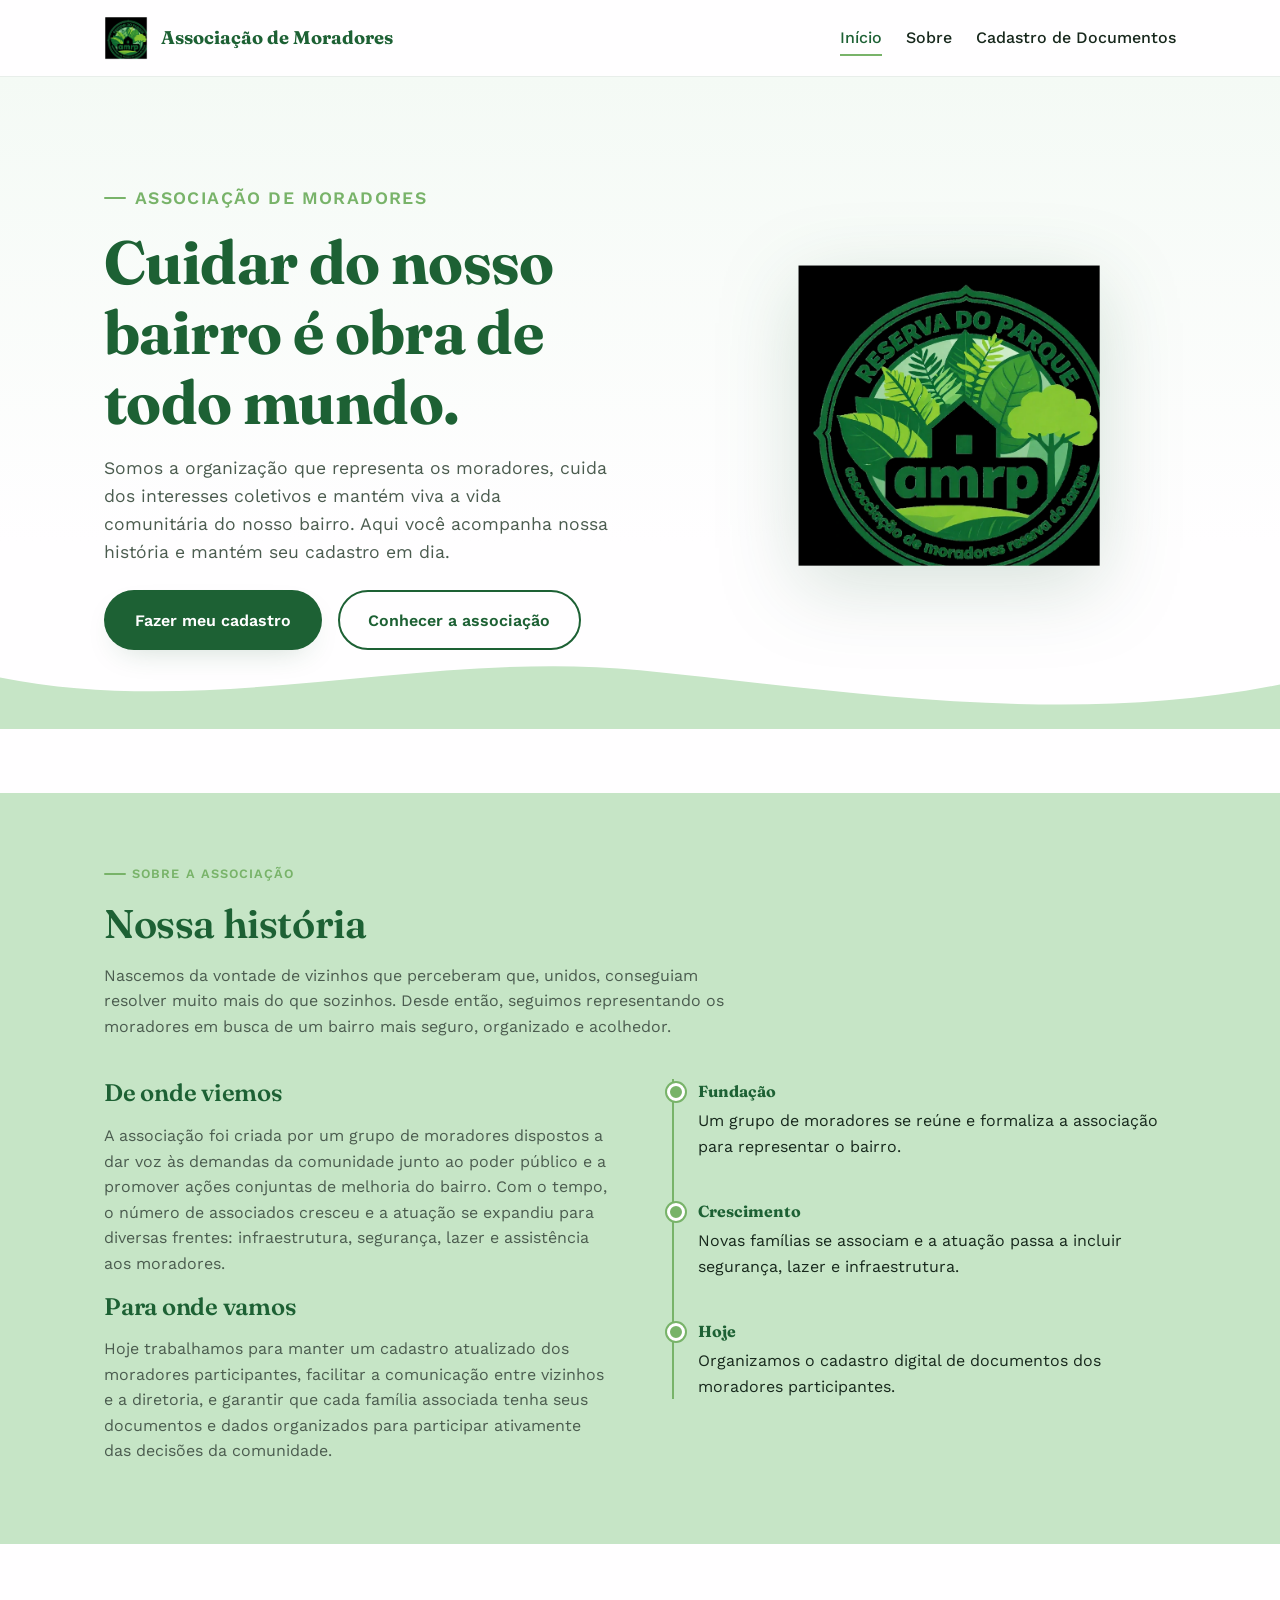
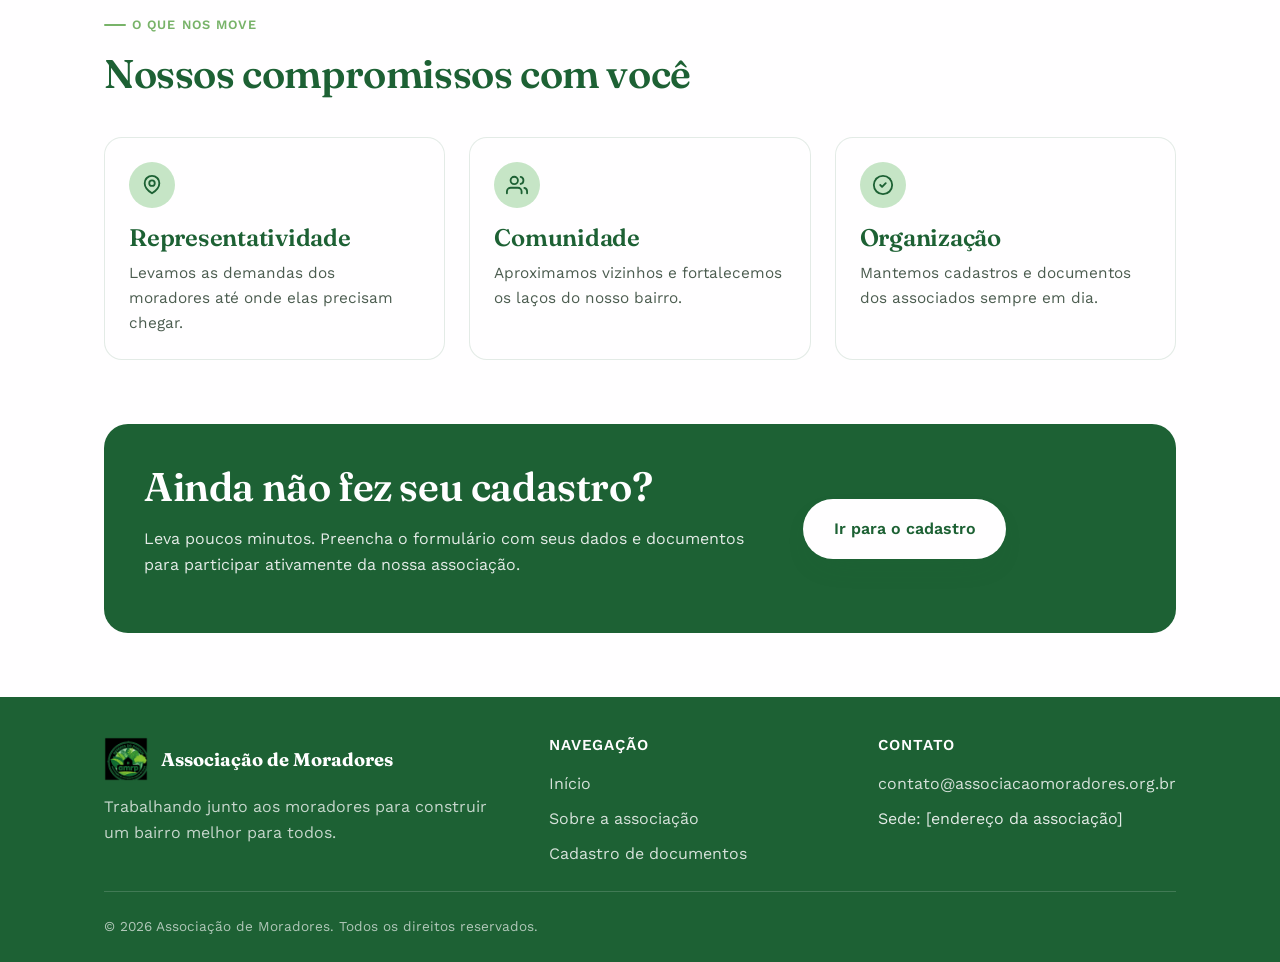
==== index.html @ 96e5c29d "Initial commit" ====
<!DOCTYPE html>
<html lang="pt-BR">
<head>
  <meta charset="UTF-8">
  <meta name="viewport" content="width=device-width, initial-scale=1.0">
  <title>Associação de Moradores — Início</title>
  <meta name="description" content="Site oficial da Associação de Moradores: nossa história, missão e cadastro de documentos dos associados.">

  <link rel="icon" type="image/x-icon" href="assets/img/favicon.ico">
  <link rel="icon" type="image/png" sizes="32x32" href="assets/img/favicon-32.png">
  <link rel="apple-touch-icon" href="assets/img/favicon-180.png">

  <link rel="stylesheet" href="assets/css/style.css">
</head>
<body>

  <header class="cabecalho">
    <div class="container">
      <a href="index.html" class="marca">
        <img src="assets/img/logo-claro.webp" alt="Logotipo da Associação de Moradores">
        Associação de Moradores
      </a>

      <nav class="nav-principal" aria-label="Navegação principal">
        <ul class="nav-links">
          <li><a href="index.html" aria-current="page">Início</a></li>
          <li><a href="index.html#sobre">Sobre</a></li>
          <li><a href="cadastro.html">Cadastro de Documentos</a></li>
        </ul>

        <button class="nav-toggle" aria-label="Abrir menu" aria-expanded="false">
          <span></span>
        </button>
      </nav>
    </div>
  </header>

  <main>

    <!-- HERO -->
    <section class="hero">
      <div class="container">
        <div class="hero-texto">
          <p class="rotulo">Associação de Moradores</p>
          <h1>Cuidar do nosso bairro é obra de todo mundo.</h1>
          <p>
            Somos a organização que representa os moradores, cuida dos interesses
            coletivos e mantém viva a vida comunitária do nosso bairro. Aqui você
            acompanha nossa história e mantém seu cadastro em dia.
          </p>
          <div class="hero-acoes">
            <a href="cadastro.html" class="btn btn-primario">Fazer meu cadastro</a>
            <a href="#sobre" class="btn btn-secundario">Conhecer a associação</a>
          </div>
        </div>

        <div class="hero-visual">
          <img src="assets/img/logo-transparente.webp" alt="Logotipo da Associação de Moradores">
        </div>
      </div>

      <svg class="divisor-organico" viewBox="0 0 1440 90" preserveAspectRatio="none" aria-hidden="true">
        <path fill="#c6e5c6" d="M0,32 C240,80 480,0 720,24 C960,48 1200,88 1440,40 L1440,90 L0,90 Z"></path>
      </svg>
    </section>

    <!-- SOBRE / HISTÓRIA -->
    <section id="sobre" class="secao-tonal">
      <div class="container">
        <div class="cabecalho-secao">
          <p class="rotulo">Sobre a associação</p>
          <h2>Nossa história</h2>
          <p>
            Nascemos da vontade de vizinhos que perceberam que, unidos, conseguiam
            resolver muito mais do que sozinhos. Desde então, seguimos representando
            os moradores em busca de um bairro mais seguro, organizado e acolhedor.
          </p>
        </div>

        <div class="sobre-grid">
          <div>
            <h3>De onde viemos</h3>
            <p>
              A associação foi criada por um grupo de moradores dispostos a dar voz
              às demandas da comunidade junto ao poder público e a promover ações
              conjuntas de melhoria do bairro. Com o tempo, o número de associados
              cresceu e a atuação se expandiu para diversas frentes: infraestrutura,
              segurança, lazer e assistência aos moradores.
            </p>
            <h3>Para onde vamos</h3>
            <p>
              Hoje trabalhamos para manter um cadastro atualizado dos moradores
              participantes, facilitar a comunicação entre vizinhos e a diretoria,
              e garantir que cada família associada tenha seus documentos e dados
              organizados para participar ativamente das decisões da comunidade.
            </p>
          </div>

          <ol class="linha-tempo">
            <li>
              <span class="ano">Fundação</span>
              Um grupo de moradores se reúne e formaliza a associação para representar o bairro.
            </li>
            <li>
              <span class="ano">Crescimento</span>
              Novas famílias se associam e a atuação passa a incluir segurança, lazer e infraestrutura.
            </li>
            <li>
              <span class="ano">Hoje</span>
              Organizamos o cadastro digital de documentos dos moradores participantes.
            </li>
          </ol>
        </div>
      </div>
    </section>

    <!-- VALORES -->
    <section class="secao-clara">
      <div class="container">
        <div class="cabecalho-secao">
          <p class="rotulo">O que nos move</p>
          <h2>Nossos compromissos com você</h2>
        </div>

        <div class="cartoes">
          <div class="cartao">
            <div class="icone" aria-hidden="true">
              <svg width="22" height="22" viewBox="0 0 24 24" fill="none" stroke="currentColor" stroke-width="2" stroke-linecap="round" stroke-linejoin="round"><path d="M12 21c-4.97-3.13-8-6.9-8-11a8 8 0 0 1 16 0c0 4.1-3.03 7.87-8 11Z"/><circle cx="12" cy="10" r="3"/></svg>
            </div>
            <h3>Representatividade</h3>
            <p>Levamos as demandas dos moradores até onde elas precisam chegar.</p>
          </div>

          <div class="cartao">
            <div class="icone" aria-hidden="true">
              <svg width="22" height="22" viewBox="0 0 24 24" fill="none" stroke="currentColor" stroke-width="2" stroke-linecap="round" stroke-linejoin="round"><path d="M17 21v-2a4 4 0 0 0-4-4H5a4 4 0 0 0-4 4v2"/><circle cx="9" cy="7" r="4"/><path d="M23 21v-2a4 4 0 0 0-3-3.87"/><path d="M16 3.13a4 4 0 0 1 0 7.75"/></svg>
            </div>
            <h3>Comunidade</h3>
            <p>Aproximamos vizinhos e fortalecemos os laços do nosso bairro.</p>
          </div>

          <div class="cartao">
            <div class="icone" aria-hidden="true">
              <svg width="22" height="22" viewBox="0 0 24 24" fill="none" stroke="currentColor" stroke-width="2" stroke-linecap="round" stroke-linejoin="round"><path d="M9 12l2 2 4-4"/><circle cx="12" cy="12" r="10"/></svg>
            </div>
            <h3>Organização</h3>
            <p>Mantemos cadastros e documentos dos associados sempre em dia.</p>
          </div>
        </div>
      </div>
    </section>

    <!-- CTA CADASTRO -->
    <section class="secao-clara" style="padding-top:0;">
      <div class="container">
        <div class="cta-cadastro">
          <div>
            <h2>Ainda não fez seu cadastro?</h2>
            <p>
              Leva poucos minutos. Preencha o formulário com seus dados e documentos
              para participar ativamente da nossa associação.
            </p>
          </div>
          <div>
            <a href="cadastro.html" class="btn btn-primario">Ir para o cadastro</a>
          </div>
        </div>
      </div>
    </section>

  </main>

  <footer class="rodape">
    <div class="container">
      <div class="rodape-grid">
        <div>
          <a href="index.html" class="marca">
            <img src="assets/img/logo-escuro-sm.webp" alt="Logotipo da Associação de Moradores">
            Associação de Moradores
          </a>
          <p style="color: rgba(255,254,255,0.75); max-width: 40ch; margin-top: 0.8em;">
            Trabalhando junto aos moradores para construir um bairro melhor para todos.
          </p>
        </div>

        <div>
          <h4>Navegação</h4>
          <ul>
            <li><a href="index.html">Início</a></li>
            <li><a href="index.html#sobre">Sobre a associação</a></li>
            <li><a href="cadastro.html">Cadastro de documentos</a></li>
          </ul>
        </div>

        <div>
          <h4>Contato</h4>
          <ul>
            <li><a href="mailto:contato@associacaomoradores.org.br">contato@associacaomoradores.org.br</a></li>
            <li>Sede: [endereço da associação]</li>
          </ul>
        </div>
      </div>

      <div class="rodape-baixo">
        <span>© <span id="ano-atual"></span> Associação de Moradores. Todos os direitos reservados.</span>
      </div>
    </div>
  </footer>

  <script src="assets/js/main.js"></script>
  <script>
    document.getElementById('ano-atual').textContent = new Date().getFullYear();
  </script>
</body>
</html>
---- assets/css/style.css ----
/* =========================================================
   Associação de Moradores — Design System
   Paleta: verde-mata (#1d6134), verde-folha (#78b369),
           verde-musgo (#728e79), verde-orvalho (#c6e5c6),
           branco-neve (#fffeff)
   Tipografia: Fraunces (títulos) + Work Sans (corpo)
   ========================================================= */

@import url('https://fonts.googleapis.com/css2?family=Fraunces:opsz,wght@9..144,400;9..144,500;9..144,600;9..144,700&family=Work+Sans:wght@400;500;600;700&display=swap');

:root {
  --verde-mata: #1d6134;
  --verde-folha: #78b369;
  --verde-musgo: #728e79;
  --verde-orvalho: #c6e5c6;
  --branco-neve: #fffeff;

  --texto-principal: #17281c;
  --texto-secundario: #4b5c4f;

  --fonte-titulo: "Fraunces", Georgia, serif;
  --fonte-corpo: "Work Sans", -apple-system, BlinkMacSystemFont, "Segoe UI", sans-serif;

  --raio: 18px;
  --raio-sm: 10px;
  --sombra: 0 12px 32px -16px rgba(29, 97, 52, 0.28);
  --largura-max: 1120px;

  --espaco-1: 0.5rem;
  --espaco-2: 1rem;
  --espaco-3: 1.5rem;
  --espaco-4: 2.5rem;
  --espaco-5: 4rem;
  --espaco-6: 6.5rem;
}

* {
  box-sizing: border-box;
}

html {
  scroll-behavior: smooth;
}

@media (prefers-reduced-motion: reduce) {
  html {
    scroll-behavior: auto;
  }
  * {
    animation-duration: 0.01ms !important;
    animation-iteration-count: 1 !important;
    transition-duration: 0.01ms !important;
  }
}

body {
  margin: 0;
  font-family: var(--fonte-corpo);
  color: var(--texto-principal);
  background: var(--branco-neve);
  line-height: 1.6;
  -webkit-font-smoothing: antialiased;
}

img {
  max-width: 100%;
  display: block;
}

a {
  color: inherit;
}

.container {
  width: 100%;
  max-width: var(--largura-max);
  margin: 0 auto;
  padding: 0 var(--espaco-3);
}

h1, h2, h3, h4 {
  font-family: var(--fonte-titulo);
  font-weight: 600;
  line-height: 1.15;
  margin: 0 0 var(--espaco-2);
  color: var(--verde-mata);
  letter-spacing: -0.01em;
}

h1 { font-size: clamp(2.4rem, 5vw, 3.8rem); font-weight: 700; }
h2 { font-size: clamp(1.8rem, 3.4vw, 2.5rem); }
h3 { font-size: clamp(1.2rem, 2vw, 1.5rem); }

p {
  margin: 0 0 var(--espaco-2);
  color: var(--texto-secundario);
}

.rotulo {
  display: inline-flex;
  align-items: center;
  gap: 0.5em;
  font-size: 0.8rem;
  font-weight: 600;
  letter-spacing: 0.08em;
  text-transform: uppercase;
  color: var(--verde-folha);
  margin-bottom: var(--espaco-2);
}

.rotulo::before {
  content: "";
  width: 22px;
  height: 2px;
  background: var(--verde-folha);
  border-radius: 2px;
}

/* Foco visível para acessibilidade */
a:focus-visible,
button:focus-visible,
input:focus-visible,
textarea:focus-visible,
select:focus-visible {
  outline: 3px solid var(--verde-folha);
  outline-offset: 3px;
  border-radius: 4px;
}

/* ---------- Botões ---------- */
.btn {
  display: inline-flex;
  align-items: center;
  justify-content: center;
  gap: 0.6em;
  padding: 0.95em 1.8em;
  border-radius: 999px;
  font-family: var(--fonte-corpo);
  font-weight: 600;
  font-size: 1rem;
  text-decoration: none;
  border: 2px solid transparent;
  cursor: pointer;
  transition: transform 0.18s ease, box-shadow 0.18s ease, background 0.18s ease, color 0.18s ease;
}

.btn-primario {
  background: var(--verde-mata);
  color: var(--branco-neve);
  box-shadow: var(--sombra);
}

.btn-primario:hover {
  background: #164d29;
  transform: translateY(-2px);
}

.btn-secundario {
  background: transparent;
  color: var(--verde-mata);
  border-color: var(--verde-mata);
}

.btn-secundario:hover {
  background: var(--verde-mata);
  color: var(--branco-neve);
}

/* ---------- Cabeçalho ---------- */
.cabecalho {
  position: sticky;
  top: 0;
  z-index: 50;
  background: rgba(255, 254, 255, 0.92);
  backdrop-filter: blur(8px);
  border-bottom: 1px solid rgba(29, 97, 52, 0.1);
}

.cabecalho .container {
  display: flex;
  align-items: center;
  justify-content: space-between;
  padding-top: var(--espaco-2);
  padding-bottom: var(--espaco-2);
}

.marca {
  display: flex;
  align-items: center;
  gap: 0.7em;
  text-decoration: none;
  font-family: var(--fonte-titulo);
  font-weight: 700;
  font-size: 1.15rem;
  color: var(--verde-mata);
}

.marca img {
  height: 44px;
  width: auto;
}

.nav-principal {
  display: flex;
  align-items: center;
  gap: var(--espaco-4);
}

.nav-links {
  display: flex;
  gap: var(--espaco-3);
  list-style: none;
  margin: 0;
  padding: 0;
}

.nav-links a {
  text-decoration: none;
  font-weight: 500;
  color: var(--texto-principal);
  padding: 0.4em 0;
  border-bottom: 2px solid transparent;
  transition: border-color 0.18s ease, color 0.18s ease;
}

.nav-links a:hover,
.nav-links a[aria-current="page"] {
  color: var(--verde-mata);
  border-color: var(--verde-folha);
}

.nav-toggle {
  display: none;
  background: none;
  border: none;
  cursor: pointer;
  padding: 0.4em;
}

.nav-toggle span,
.nav-toggle span::before,
.nav-toggle span::after {
  content: "";
  display: block;
  width: 24px;
  height: 2px;
  background: var(--verde-mata);
  position: relative;
  transition: transform 0.2s ease;
}

.nav-toggle span::before { position: absolute; top: -7px; }
.nav-toggle span::after { position: absolute; top: 7px; }

/* ---------- Hero ---------- */
.hero {
  position: relative;
  overflow: hidden;
  padding: var(--espaco-6) 0 var(--espaco-5);
  background: linear-gradient(180deg, #f4faf5 0%, var(--branco-neve) 65%);
}

.hero .container {
  display: grid;
  grid-template-columns: 1.1fr 0.9fr;
  gap: var(--espaco-5);
  align-items: center;
}

.hero-texto p {
  font-size: 1.1rem;
  max-width: 46ch;
}

.hero-acoes {
  display: flex;
  gap: var(--espaco-2);
  flex-wrap: wrap;
  margin-top: var(--espaco-3);
}

.hero-visual {
  position: relative;
  display: flex;
  align-items: center;
  justify-content: center;
}

.hero-forma {
  position: absolute;
  inset: 0;
  z-index: 0;
}

.hero-visual img {
  position: relative;
  z-index: 1;
  width: min(320px, 70%);
  margin: 0 auto;
  filter: drop-shadow(0 20px 40px rgba(29, 97, 52, 0.18));
}

.divisor-organico {
  display: block;
  width: 100%;
  height: auto;
  margin-top: -1px;
}

/* ---------- Seções gerais ---------- */
section {
  padding: var(--espaco-5) 0;
}

.secao-clara {
  background: var(--branco-neve);
}

.secao-tonal {
  background: var(--verde-orvalho);
}

.secao-escura {
  background: var(--verde-mata);
  color: var(--branco-neve);
}

.secao-escura h2,
.secao-escura h3 {
  color: var(--branco-neve);
}

.secao-escura p {
  color: rgba(255, 254, 255, 0.82);
}

.cabecalho-secao {
  max-width: 62ch;
  margin: 0 0 var(--espaco-4);
}

/* ---------- Sobre / História ---------- */
.sobre-grid {
  display: grid;
  grid-template-columns: 1fr 1fr;
  gap: var(--espaco-5);
  align-items: start;
}

.linha-tempo {
  list-style: none;
  margin: 0;
  padding: 0;
  border-left: 2px solid var(--verde-folha);
}

.linha-tempo li {
  position: relative;
  padding: 0 0 var(--espaco-4) var(--espaco-3);
}

.linha-tempo li:last-child {
  padding-bottom: 0;
}

.linha-tempo li::before {
  content: "";
  position: absolute;
  left: -7px;
  top: 4px;
  width: 12px;
  height: 12px;
  border-radius: 50%;
  background: var(--verde-folha);
  border: 3px solid var(--branco-neve);
  box-shadow: 0 0 0 2px var(--verde-folha);
}

.linha-tempo .ano {
  display: block;
  font-family: var(--fonte-titulo);
  font-weight: 700;
  color: var(--verde-mata);
  margin-bottom: 0.2em;
}

/* Cartões de valores */
.cartoes {
  display: grid;
  grid-template-columns: repeat(3, 1fr);
  gap: var(--espaco-3);
}

.cartao {
  background: var(--branco-neve);
  border: 1px solid rgba(29, 97, 52, 0.12);
  border-radius: var(--raio);
  padding: var(--espaco-3);
  transition: transform 0.2s ease, box-shadow 0.2s ease;
}

.cartao:hover {
  transform: translateY(-4px);
  box-shadow: var(--sombra);
}

.cartao .icone {
  width: 46px;
  height: 46px;
  border-radius: 50%;
  background: var(--verde-orvalho);
  display: flex;
  align-items: center;
  justify-content: center;
  margin-bottom: var(--espaco-2);
  color: var(--verde-mata);
}

.cartao h3 {
  margin-bottom: 0.4em;
}

.cartao p {
  margin: 0;
  font-size: 0.96rem;
}

/* ---------- CTA cadastro ---------- */
.cta-cadastro {
  display: grid;
  grid-template-columns: 1.3fr 0.7fr;
  gap: var(--espaco-4);
  align-items: center;
  background: var(--verde-mata);
  color: var(--branco-neve);
  border-radius: 24px;
  padding: var(--espaco-4);
}

.cta-cadastro h2,
.cta-cadastro p {
  color: var(--branco-neve);
}

.cta-cadastro p {
  opacity: 0.88;
}

.cta-cadastro .btn-primario {
  background: var(--branco-neve);
  color: var(--verde-mata);
}

.cta-cadastro .btn-primario:hover {
  background: var(--verde-orvalho);
}

/* ---------- Página de Cadastro de Documentos ---------- */
.aviso-privacidade {
  display: flex;
  gap: var(--espaco-2);
  align-items: flex-start;
  background: var(--verde-orvalho);
  border-radius: var(--raio);
  padding: var(--espaco-3);
  margin-bottom: var(--espaco-4);
}

.aviso-privacidade svg {
  flex-shrink: 0;
  width: 28px;
  height: 28px;
  color: var(--verde-mata);
  margin-top: 2px;
}

.aviso-privacidade p {
  margin: 0;
  color: var(--texto-principal);
  font-size: 0.96rem;
}

.aviso-privacidade strong {
  color: var(--verde-mata);
}

.lista-documentos {
  display: grid;
  grid-template-columns: repeat(3, 1fr);
  gap: var(--espaco-2);
  margin: var(--espaco-3) 0 var(--espaco-4);
  padding: 0;
  list-style: none;
}

.lista-documentos li {
  display: flex;
  align-items: center;
  gap: 0.6em;
  background: var(--branco-neve);
  border: 1px solid rgba(29, 97, 52, 0.15);
  border-radius: var(--raio-sm);
  padding: 0.8em 1em;
  font-size: 0.95rem;
  font-weight: 500;
  color: var(--texto-principal);
}

.lista-documentos svg {
  width: 20px;
  height: 20px;
  color: var(--verde-folha);
  flex-shrink: 0;
}

.moldura-formulario {
  background: var(--branco-neve);
  border: 1px solid rgba(29, 97, 52, 0.14);
  border-radius: var(--raio);
  padding: var(--espaco-2);
  box-shadow: var(--sombra);
}

.moldura-formulario iframe {
  width: 100%;
  min-height: 900px;
  border: none;
  border-radius: var(--raio-sm);
  display: block;
}

.aviso-configuracao {
  background: #fff6e6;
  border: 1px dashed #c99a2e;
  border-radius: var(--raio-sm);
  padding: var(--espaco-3);
  margin-bottom: var(--espaco-3);
  font-size: 0.92rem;
  color: #6b4c0f;
}

.aviso-configuracao code {
  background: rgba(0,0,0,0.06);
  padding: 0.15em 0.4em;
  border-radius: 4px;
  font-size: 0.9em;
}

/* ---------- Rodapé ---------- */
.rodape {
  background: var(--verde-mata);
  color: rgba(255, 254, 255, 0.88);
  padding: var(--espaco-4) 0 var(--espaco-3);
}

.rodape-grid {
  display: grid;
  grid-template-columns: 1.4fr 1fr 1fr;
  gap: var(--espaco-4);
  padding-bottom: var(--espaco-3);
  border-bottom: 1px solid rgba(255, 254, 255, 0.16);
}

.rodape .marca {
  color: var(--branco-neve);
}

.rodape h4 {
  color: var(--branco-neve);
  font-family: var(--fonte-corpo);
  font-weight: 600;
  font-size: 0.95rem;
  text-transform: uppercase;
  letter-spacing: 0.06em;
  margin-bottom: var(--espaco-2);
}

.rodape ul {
  list-style: none;
  margin: 0;
  padding: 0;
  display: grid;
  gap: 0.6em;
}

.rodape a {
  text-decoration: none;
  color: rgba(255, 254, 255, 0.82);
  transition: color 0.18s ease;
}

.rodape a:hover {
  color: var(--verde-orvalho);
}

.rodape-baixo {
  display: flex;
  justify-content: space-between;
  align-items: center;
  flex-wrap: wrap;
  gap: var(--espaco-1);
  padding-top: var(--espaco-3);
  font-size: 0.85rem;
  color: rgba(255, 254, 255, 0.65);
}

/* ---------- Responsivo ---------- */
@media (max-width: 900px) {
  .hero .container {
    grid-template-columns: 1fr;
  }

  .hero-visual {
    order: -1;
  }

  .sobre-grid {
    grid-template-columns: 1fr;
  }

  .cartoes {
    grid-template-columns: 1fr 1fr;
  }

  .lista-documentos {
    grid-template-columns: 1fr 1fr;
  }

  .cta-cadastro {
    grid-template-columns: 1fr;
    text-align: left;
  }

  .rodape-grid {
    grid-template-columns: 1fr 1fr;
  }
}

@media (max-width: 640px) {
  .nav-links {
    position: fixed;
    inset: 68px var(--espaco-3) auto var(--espaco-3);
    background: var(--branco-neve);
    flex-direction: column;
    padding: var(--espaco-3);
    border-radius: var(--raio);
    box-shadow: var(--sombra);
    border: 1px solid rgba(29, 97, 52, 0.1);
    display: none;
  }

  .nav-links.aberto {
    display: flex;
  }

  .nav-toggle {
    display: block;
  }

  .cartoes {
    grid-template-columns: 1fr;
  }

  .lista-documentos {
    grid-template-columns: 1fr;
  }

  .rodape-grid {
    grid-template-columns: 1fr;
  }
}
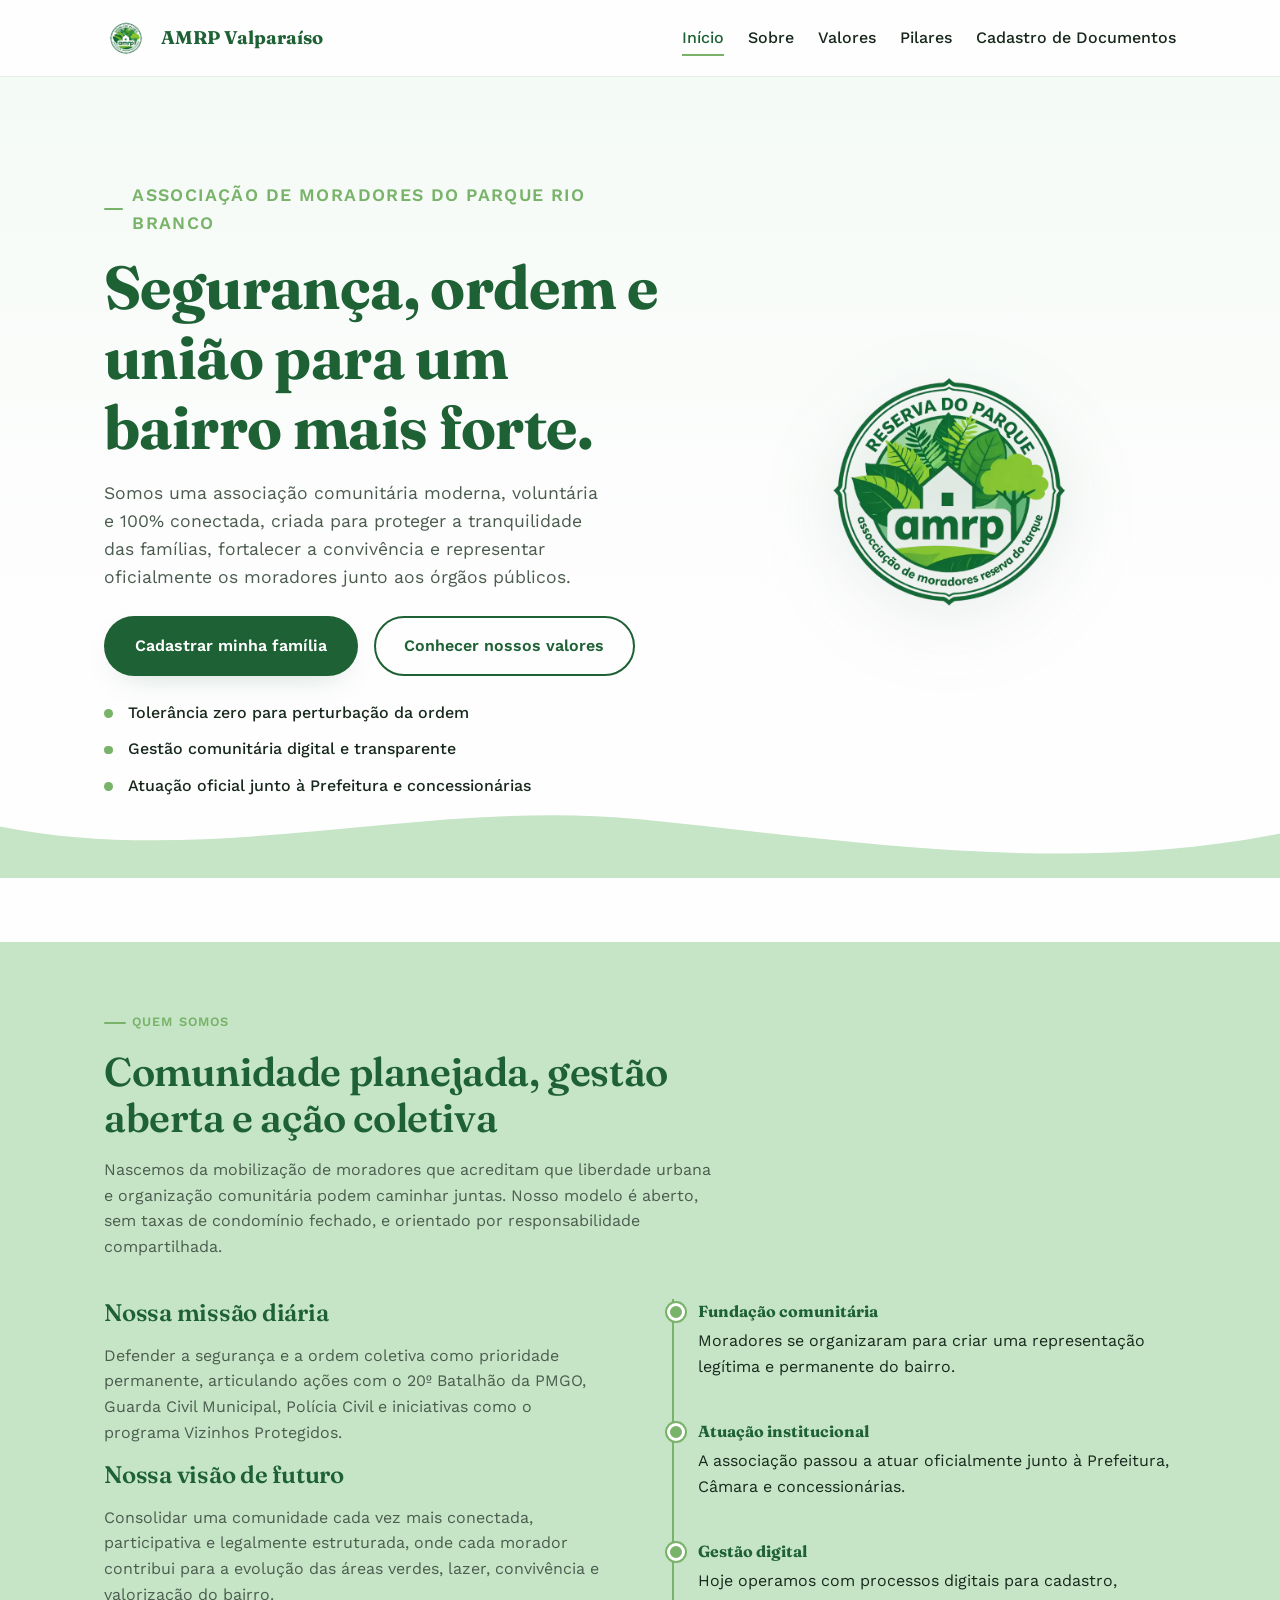
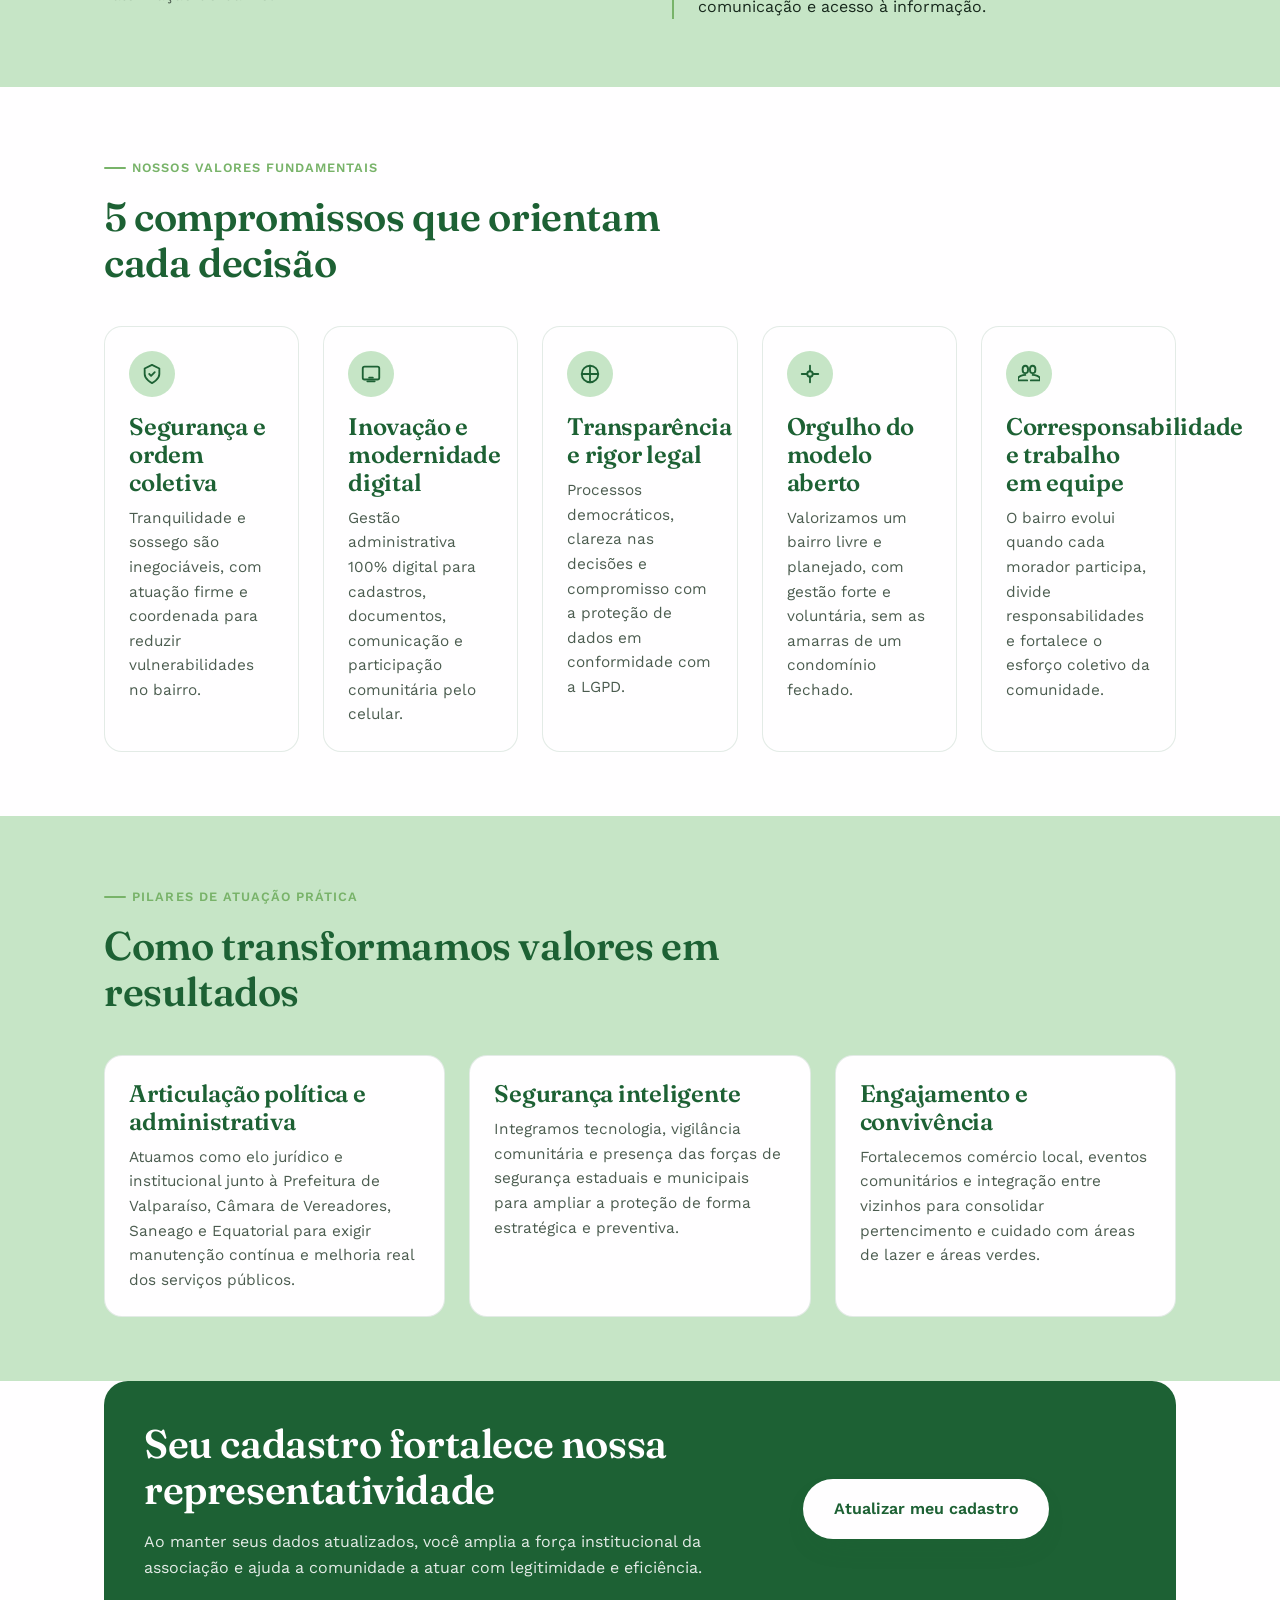
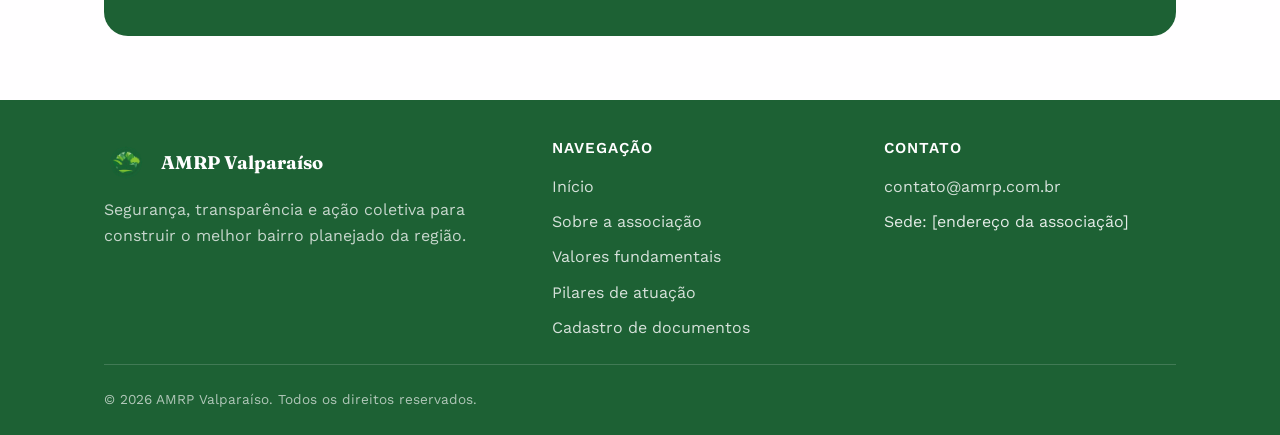
==== commit c278f864: "Update index.html and style.css for enhanced branding and layout - Changed the title and meta descri" ====
--- a/index.html
+++ b/index.html
@@ -3,8 +3,8 @@
 <head>
   <meta charset="UTF-8">
   <meta name="viewport" content="width=device-width, initial-scale=1.0">
-  <title>Associação de Moradores — Início</title>
-  <meta name="description" content="Site oficial da Associação de Moradores: nossa história, missão e cadastro de documentos dos associados.">
+  <title>AMRP Valparaíso — Associação de Moradores</title>
+  <meta name="description" content="Site oficial da Associação de Moradores: segurança coletiva, gestão digital, transparência, engajamento e atuação comunitária em Valparaíso.">
 
   <link rel="icon" type="image/x-icon" href="assets/img/favicon.ico">
   <link rel="icon" type="image/png" sizes="32x32" href="assets/img/favicon-32.png">
@@ -17,14 +17,16 @@
   <header class="cabecalho">
     <div class="container">
       <a href="index.html" class="marca">
-        <img src="assets/img/logo-claro.webp" alt="Logotipo da Associação de Moradores">
-        Associação de Moradores
+        <img src="assets/img/logo-claro.webp" alt="Logotipo da AMRP Valparaíso">
+        AMRP Valparaíso
       </a>
 
       <nav class="nav-principal" aria-label="Navegação principal">
         <ul class="nav-links">
           <li><a href="index.html" aria-current="page">Início</a></li>
           <li><a href="index.html#sobre">Sobre</a></li>
+          <li><a href="index.html#valores">Valores</a></li>
+          <li><a href="index.html#pilares">Pilares</a></li>
           <li><a href="cadastro.html">Cadastro de Documentos</a></li>
         </ul>
 
@@ -41,21 +43,26 @@
     <section class="hero">
       <div class="container">
         <div class="hero-texto">
-          <p class="rotulo">Associação de Moradores</p>
-          <h1>Cuidar do nosso bairro é obra de todo mundo.</h1>
+          <p class="rotulo">Associação de Moradores do Parque Rio Branco</p>
+          <h1>Segurança, ordem e união para um bairro mais forte.</h1>
           <p>
-            Somos a organização que representa os moradores, cuida dos interesses
-            coletivos e mantém viva a vida comunitária do nosso bairro. Aqui você
-            acompanha nossa história e mantém seu cadastro em dia.
+            Somos uma associação comunitária moderna, voluntária e 100% conectada,
+            criada para proteger a tranquilidade das famílias, fortalecer a convivência
+            e representar oficialmente os moradores junto aos órgãos públicos.
           </p>
           <div class="hero-acoes">
-            <a href="cadastro.html" class="btn btn-primario">Fazer meu cadastro</a>
-            <a href="#sobre" class="btn btn-secundario">Conhecer a associação</a>
-          </div>
+            <a href="cadastro.html" class="btn btn-primario">Cadastrar minha família</a>
+            <a href="#valores" class="btn btn-secundario">Conhecer nossos valores</a>
+          </div>
+          <ul class="hero-destaques" aria-label="Destaques da associação">
+            <li>Tolerância zero para perturbação da ordem</li>
+            <li>Gestão comunitária digital e transparente</li>
+            <li>Atuação oficial junto à Prefeitura e concessionárias</li>
+          </ul>
         </div>
 
         <div class="hero-visual">
-          <img src="assets/img/logo-transparente.webp" alt="Logotipo da Associação de Moradores">
+          <img src="assets/img/logo-transparente.webp" alt="Logotipo da AMRP Valparaíso">
         </div>
       </div>
 
@@ -68,46 +75,43 @@
     <section id="sobre" class="secao-tonal">
       <div class="container">
         <div class="cabecalho-secao">
-          <p class="rotulo">Sobre a associação</p>
-          <h2>Nossa história</h2>
+          <p class="rotulo">Quem somos</p>
+          <h2>Comunidade planejada, gestão aberta e ação coletiva</h2>
           <p>
-            Nascemos da vontade de vizinhos que perceberam que, unidos, conseguiam
-            resolver muito mais do que sozinhos. Desde então, seguimos representando
-            os moradores em busca de um bairro mais seguro, organizado e acolhedor.
+            Nascemos da mobilização de moradores que acreditam que liberdade urbana e
+            organização comunitária podem caminhar juntas. Nosso modelo é aberto, sem
+            taxas de condomínio fechado, e orientado por responsabilidade compartilhada.
           </p>
         </div>
 
         <div class="sobre-grid">
           <div>
-            <h3>De onde viemos</h3>
+            <h3>Nossa missão diária</h3>
             <p>
-              A associação foi criada por um grupo de moradores dispostos a dar voz
-              às demandas da comunidade junto ao poder público e a promover ações
-              conjuntas de melhoria do bairro. Com o tempo, o número de associados
-              cresceu e a atuação se expandiu para diversas frentes: infraestrutura,
-              segurança, lazer e assistência aos moradores.
+              Defender a segurança e a ordem coletiva como prioridade permanente,
+              articulando ações com o 20º Batalhão da PMGO, Guarda Civil Municipal,
+              Polícia Civil e iniciativas como o programa Vizinhos Protegidos.
             </p>
-            <h3>Para onde vamos</h3>
+            <h3>Nossa visão de futuro</h3>
             <p>
-              Hoje trabalhamos para manter um cadastro atualizado dos moradores
-              participantes, facilitar a comunicação entre vizinhos e a diretoria,
-              e garantir que cada família associada tenha seus documentos e dados
-              organizados para participar ativamente das decisões da comunidade.
+              Consolidar uma comunidade cada vez mais conectada, participativa e
+              legalmente estruturada, onde cada morador contribui para a evolução
+              das áreas verdes, lazer, convivência e valorização do bairro.
             </p>
           </div>
 
           <ol class="linha-tempo">
             <li>
-              <span class="ano">Fundação</span>
-              Um grupo de moradores se reúne e formaliza a associação para representar o bairro.
+              <span class="ano">Fundação comunitária</span>
+              Moradores se organizaram para criar uma representação legítima e permanente do bairro.
             </li>
             <li>
-              <span class="ano">Crescimento</span>
-              Novas famílias se associam e a atuação passa a incluir segurança, lazer e infraestrutura.
+              <span class="ano">Atuação institucional</span>
+              A associação passou a atuar oficialmente junto à Prefeitura, Câmara e concessionárias.
             </li>
             <li>
-              <span class="ano">Hoje</span>
-              Organizamos o cadastro digital de documentos dos moradores participantes.
+              <span class="ano">Gestão digital</span>
+              Hoje operamos com processos digitais para cadastro, comunicação e acesso à informação.
             </li>
           </ol>
         </div>
@@ -115,37 +119,77 @@
     </section>
 
     <!-- VALORES -->
-    <section class="secao-clara">
+    <section id="valores" class="secao-clara">
       <div class="container">
         <div class="cabecalho-secao">
-          <p class="rotulo">O que nos move</p>
-          <h2>Nossos compromissos com você</h2>
-        </div>
-
+          <p class="rotulo">Nossos valores fundamentais</p>
+          <h2>5 compromissos que orientam cada decisão</h2>
+        </div>
+
+        <div class="cartoes cartoes-valores">
+          <div class="cartao">
+            <div class="icone" aria-hidden="true">
+              <svg width="22" height="22" viewBox="0 0 24 24" fill="none" stroke="currentColor" stroke-width="2" stroke-linecap="round" stroke-linejoin="round"><path d="M12 22s8-4 8-10V6l-8-4-8 4v6c0 6 8 10 8 10Z"/><path d="m9 12 2 2 4-4"/></svg>
+            </div>
+            <h3>Segurança e ordem coletiva</h3>
+            <p>Tranquilidade e sossego são inegociáveis, com atuação firme e coordenada para reduzir vulnerabilidades no bairro.</p>
+          </div>
+
+          <div class="cartao">
+            <div class="icone" aria-hidden="true">
+              <svg width="22" height="22" viewBox="0 0 24 24" fill="none" stroke="currentColor" stroke-width="2" stroke-linecap="round" stroke-linejoin="round"><rect x="3" y="4" width="18" height="14" rx="2"/><path d="M8 20h8"/><path d="M10 16h4"/></svg>
+            </div>
+            <h3>Inovação e modernidade digital</h3>
+            <p>Gestão administrativa 100% digital para cadastros, documentos, comunicação e participação comunitária pelo celular.</p>
+          </div>
+
+          <div class="cartao">
+            <div class="icone" aria-hidden="true">
+              <svg width="22" height="22" viewBox="0 0 24 24" fill="none" stroke="currentColor" stroke-width="2" stroke-linecap="round" stroke-linejoin="round"><path d="M12 3v18"/><path d="M3 12h18"/><circle cx="12" cy="12" r="9"/></svg>
+            </div>
+            <h3>Transparência e rigor legal</h3>
+            <p>Processos democráticos, clareza nas decisões e compromisso com a proteção de dados em conformidade com a LGPD.</p>
+          </div>
+
+          <div class="cartao">
+            <div class="icone" aria-hidden="true">
+              <svg width="22" height="22" viewBox="0 0 24 24" fill="none" stroke="currentColor" stroke-width="2" stroke-linecap="round" stroke-linejoin="round"><path d="M3 12h6"/><path d="M15 12h6"/><path d="M12 3v6"/><path d="M12 15v6"/><circle cx="12" cy="12" r="3"/></svg>
+            </div>
+            <h3>Orgulho do modelo aberto</h3>
+            <p>Valorizamos um bairro livre e planejado, com gestão forte e voluntária, sem as amarras de um condomínio fechado.</p>
+          </div>
+
+          <div class="cartao">
+            <div class="icone" aria-hidden="true">
+              <svg width="22" height="22" viewBox="0 0 24 24" fill="none" stroke="currentColor" stroke-width="2" stroke-linecap="round" stroke-linejoin="round"><path d="M16 11c1.66 0 3-1.79 3-4s-1.34-4-3-4-3 1.79-3 4 1.34 4 3 4Z"/><path d="M8 11c1.66 0 3-1.79 3-4S9.66 3 8 3 5 4.79 5 7s1.34 4 3 4Z"/><path d="M8 13c-2.67 0-8 1.34-8 4v2h10"/><path d="M16 13c2.67 0 8 1.34 8 4v2H14"/></svg>
+            </div>
+            <h3>Corresponsabilidade e trabalho em equipe</h3>
+            <p>O bairro evolui quando cada morador participa, divide responsabilidades e fortalece o esforço coletivo da comunidade.</p>
+          </div>
+        </div>
+      </div>
+    </section>
+
+    <!-- PILARES -->
+    <section id="pilares" class="secao-tonal">
+      <div class="container">
+        <div class="cabecalho-secao">
+          <p class="rotulo">Pilares de atuação prática</p>
+          <h2>Como transformamos valores em resultados</h2>
+        </div>
         <div class="cartoes">
-          <div class="cartao">
-            <div class="icone" aria-hidden="true">
-              <svg width="22" height="22" viewBox="0 0 24 24" fill="none" stroke="currentColor" stroke-width="2" stroke-linecap="round" stroke-linejoin="round"><path d="M12 21c-4.97-3.13-8-6.9-8-11a8 8 0 0 1 16 0c0 4.1-3.03 7.87-8 11Z"/><circle cx="12" cy="10" r="3"/></svg>
-            </div>
-            <h3>Representatividade</h3>
-            <p>Levamos as demandas dos moradores até onde elas precisam chegar.</p>
-          </div>
-
-          <div class="cartao">
-            <div class="icone" aria-hidden="true">
-              <svg width="22" height="22" viewBox="0 0 24 24" fill="none" stroke="currentColor" stroke-width="2" stroke-linecap="round" stroke-linejoin="round"><path d="M17 21v-2a4 4 0 0 0-4-4H5a4 4 0 0 0-4 4v2"/><circle cx="9" cy="7" r="4"/><path d="M23 21v-2a4 4 0 0 0-3-3.87"/><path d="M16 3.13a4 4 0 0 1 0 7.75"/></svg>
-            </div>
-            <h3>Comunidade</h3>
-            <p>Aproximamos vizinhos e fortalecemos os laços do nosso bairro.</p>
-          </div>
-
-          <div class="cartao">
-            <div class="icone" aria-hidden="true">
-              <svg width="22" height="22" viewBox="0 0 24 24" fill="none" stroke="currentColor" stroke-width="2" stroke-linecap="round" stroke-linejoin="round"><path d="M9 12l2 2 4-4"/><circle cx="12" cy="12" r="10"/></svg>
-            </div>
-            <h3>Organização</h3>
-            <p>Mantemos cadastros e documentos dos associados sempre em dia.</p>
-          </div>
+          <article class="cartao">
+            <h3>Articulação política e administrativa</h3>
+            <p>Atuamos como elo jurídico e institucional junto à Prefeitura de Valparaíso, Câmara de Vereadores, Saneago e Equatorial para exigir manutenção contínua e melhoria real dos serviços públicos.</p>
+          </article>
+          <article class="cartao">
+            <h3>Segurança inteligente</h3>
+            <p>Integramos tecnologia, vigilância comunitária e presença das forças de segurança estaduais e municipais para ampliar a proteção de forma estratégica e preventiva.</p>
+          </article>
+          <article class="cartao">
+            <h3>Engajamento e convivência</h3>
+            <p>Fortalecemos comércio local, eventos comunitários e integração entre vizinhos para consolidar pertencimento e cuidado com áreas de lazer e áreas verdes.</p>
+          </article>
         </div>
       </div>
     </section>
@@ -155,14 +199,14 @@
       <div class="container">
         <div class="cta-cadastro">
           <div>
-            <h2>Ainda não fez seu cadastro?</h2>
+            <h2>Seu cadastro fortalece nossa representatividade</h2>
             <p>
-              Leva poucos minutos. Preencha o formulário com seus dados e documentos
-              para participar ativamente da nossa associação.
+              Ao manter seus dados atualizados, você amplia a força institucional
+              da associação e ajuda a comunidade a atuar com legitimidade e eficiência.
             </p>
           </div>
           <div>
-            <a href="cadastro.html" class="btn btn-primario">Ir para o cadastro</a>
+            <a href="cadastro.html" class="btn btn-primario">Atualizar meu cadastro</a>
           </div>
         </div>
       </div>
@@ -175,11 +219,11 @@
       <div class="rodape-grid">
         <div>
           <a href="index.html" class="marca">
-            <img src="assets/img/logo-escuro-sm.webp" alt="Logotipo da Associação de Moradores">
-            Associação de Moradores
+            <img src="assets/img/logo-escuro-sm.webp" alt="Logotipo da AMRP Valparaíso">
+            AMRP Valparaíso
           </a>
           <p style="color: rgba(255,254,255,0.75); max-width: 40ch; margin-top: 0.8em;">
-            Trabalhando junto aos moradores para construir um bairro melhor para todos.
+            Segurança, transparência e ação coletiva para construir o melhor bairro planejado da região.
           </p>
         </div>
 
@@ -188,6 +232,8 @@
           <ul>
             <li><a href="index.html">Início</a></li>
             <li><a href="index.html#sobre">Sobre a associação</a></li>
+            <li><a href="index.html#valores">Valores fundamentais</a></li>
+            <li><a href="index.html#pilares">Pilares de atuação</a></li>
             <li><a href="cadastro.html">Cadastro de documentos</a></li>
           </ul>
         </div>
@@ -195,14 +241,14 @@
         <div>
           <h4>Contato</h4>
           <ul>
-            <li><a href="mailto:contato@associacaomoradores.org.br">contato@associacaomoradores.org.br</a></li>
+            <li><a href="mailto:contato@amrp.com.br">contato@amrp.com.br</a></li>
             <li>Sede: [endereço da associação]</li>
           </ul>
         </div>
       </div>
 
       <div class="rodape-baixo">
-        <span>© <span id="ano-atual"></span> Associação de Moradores. Todos os direitos reservados.</span>
+        <span>© <span id="ano-atual"></span> AMRP Valparaíso. Todos os direitos reservados.</span>
       </div>
     </div>
   </footer>
--- a/assets/css/style.css
+++ b/assets/css/style.css
@@ -279,6 +279,33 @@
   margin-top: var(--espaco-3);
 }
 
+.hero-destaques {
+  list-style: none;
+  margin: var(--espaco-3) 0 0;
+  padding: 0;
+  display: grid;
+  gap: 0.7rem;
+  max-width: 58ch;
+}
+
+.hero-destaques li {
+  position: relative;
+  padding-left: 1.5rem;
+  color: var(--texto-principal);
+  font-weight: 500;
+}
+
+.hero-destaques li::before {
+  content: "";
+  position: absolute;
+  left: 0;
+  top: 0.58rem;
+  width: 0.55rem;
+  height: 0.55rem;
+  border-radius: 50%;
+  background: var(--verde-folha);
+}
+
 .hero-visual {
   position: relative;
   display: flex;
@@ -391,6 +418,10 @@
   gap: var(--espaco-3);
 }
 
+.cartoes-valores {
+  grid-template-columns: repeat(5, minmax(0, 1fr));
+}
+
 .cartao {
   background: var(--branco-neve);
   border: 1px solid rgba(29, 97, 52, 0.12);
@@ -619,6 +650,10 @@
   }
 
   .cartoes {
+    grid-template-columns: 1fr 1fr;
+  }
+
+  .cartoes-valores {
     grid-template-columns: 1fr 1fr;
   }
 
@@ -661,6 +696,10 @@
     grid-template-columns: 1fr;
   }
 
+  .cartoes-valores {
+    grid-template-columns: 1fr;
+  }
+
   .lista-documentos {
     grid-template-columns: 1fr;
   }
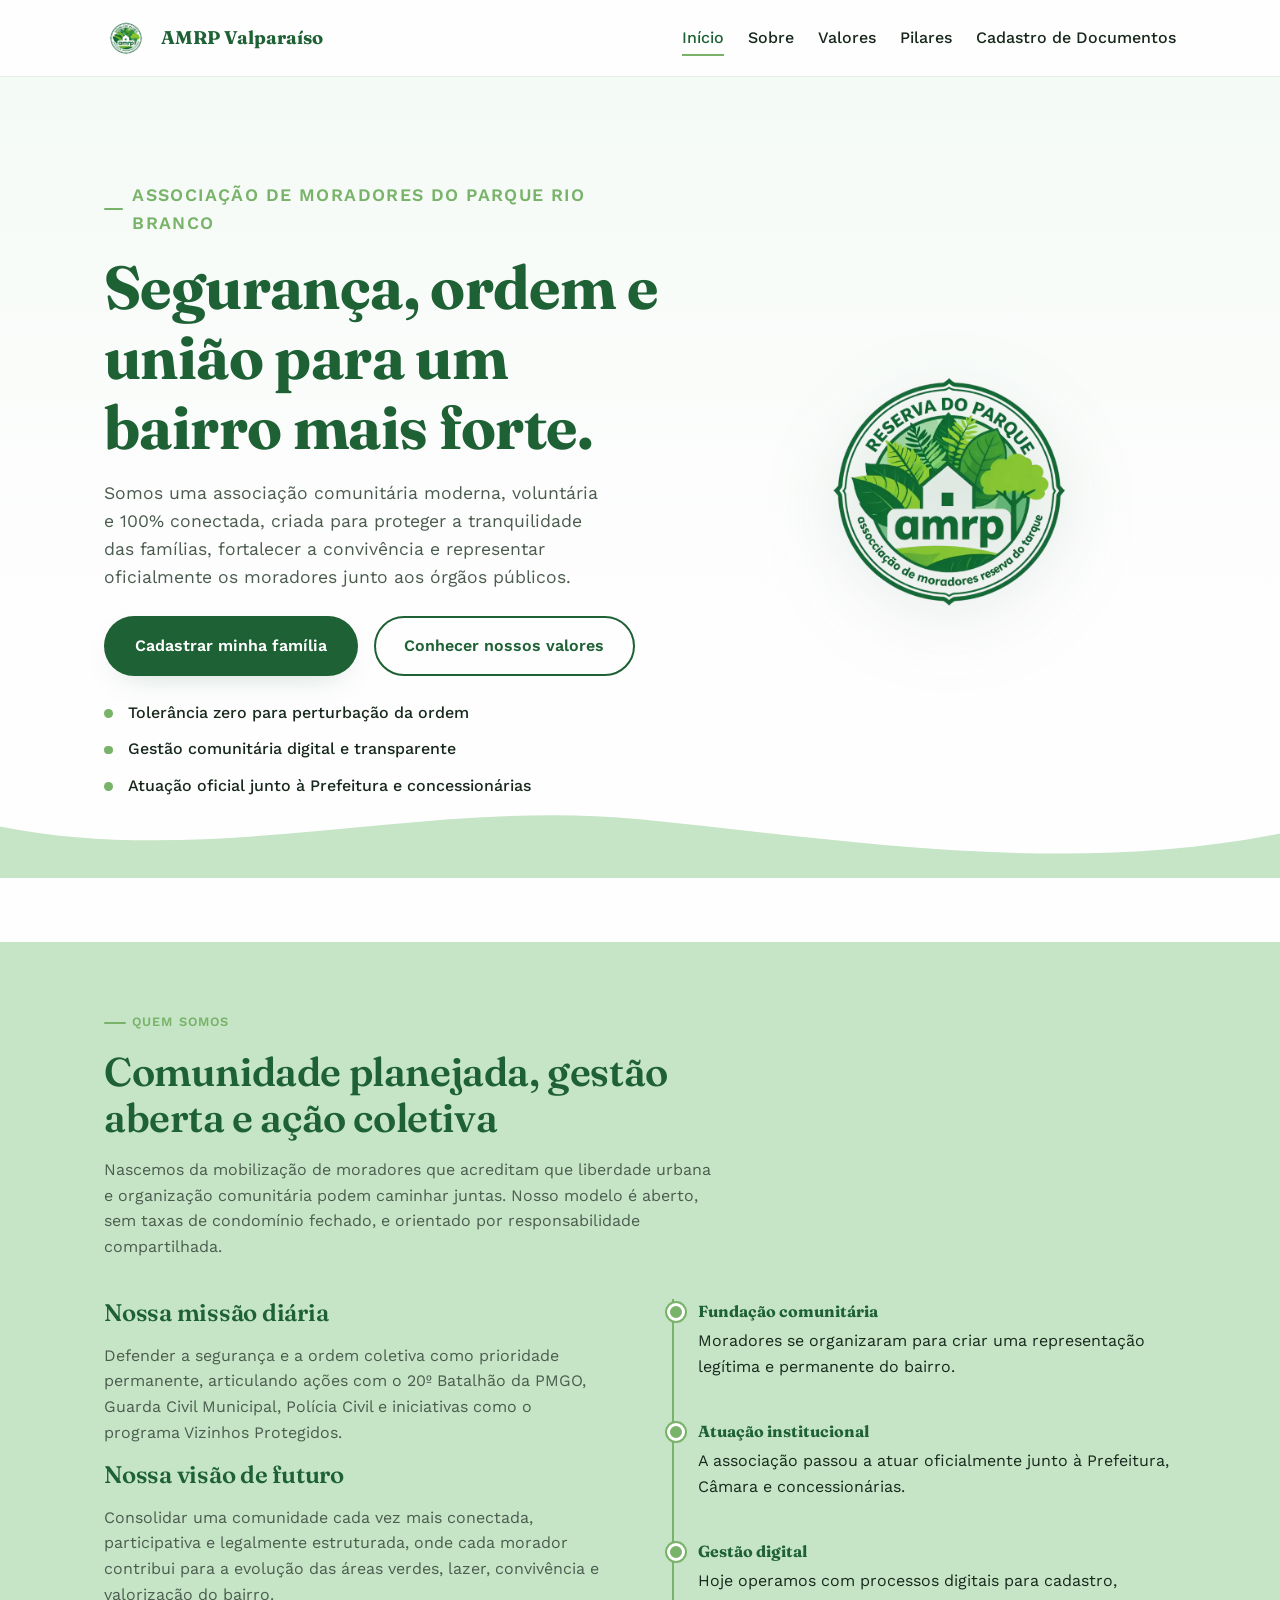
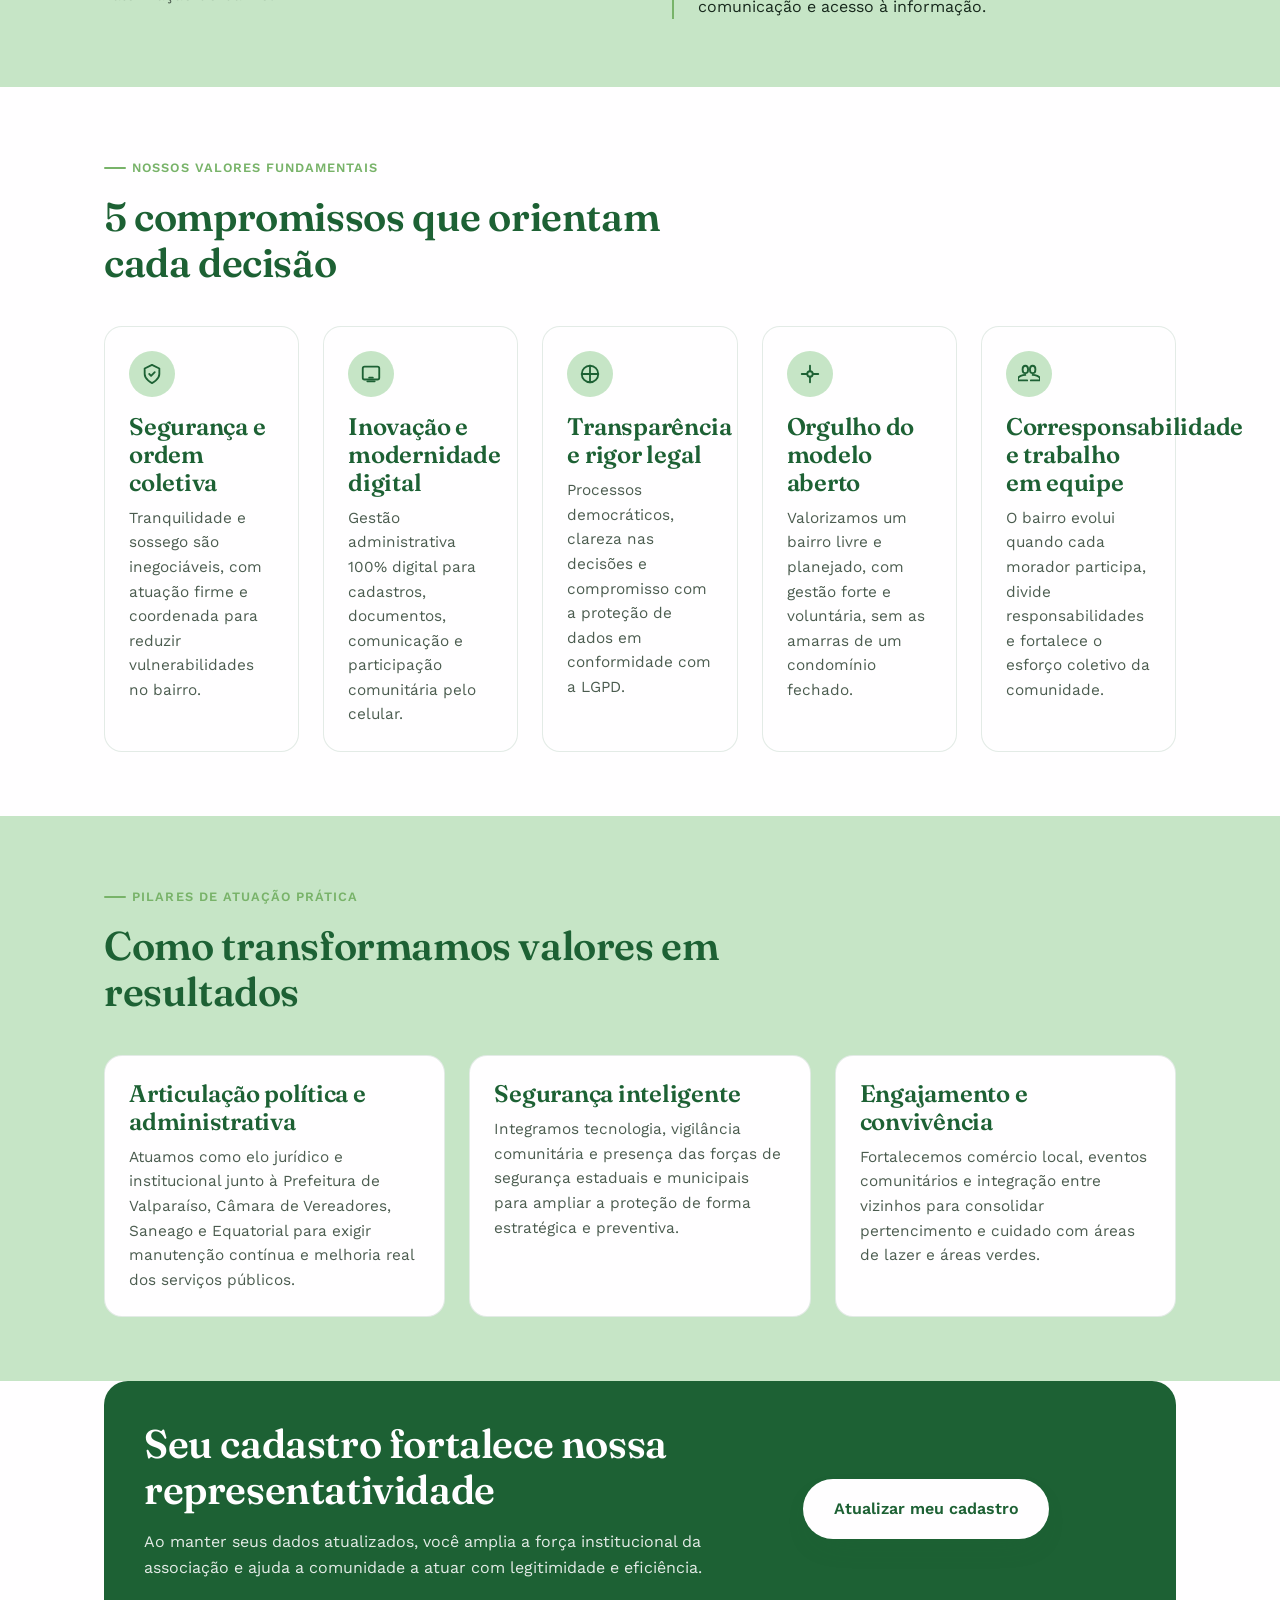
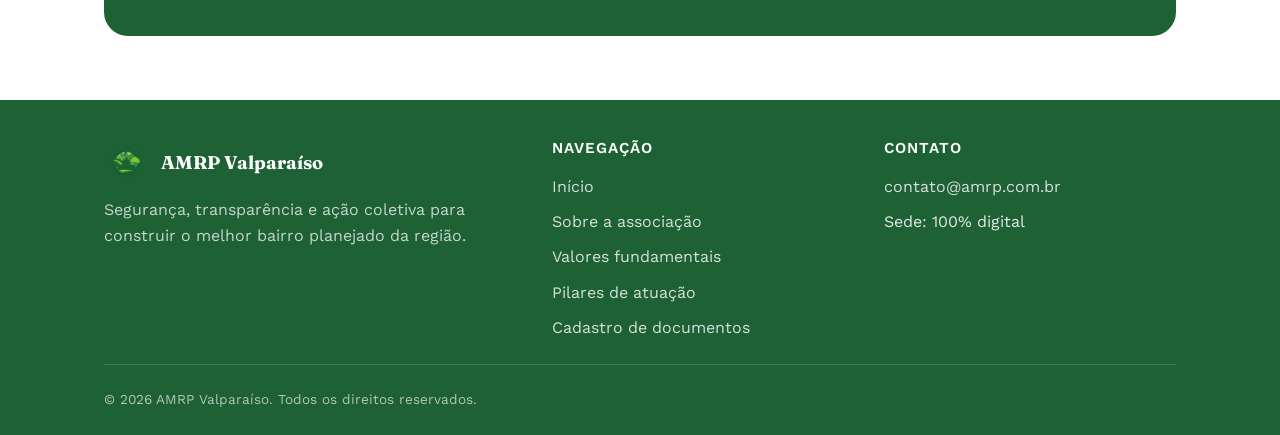
==== commit 2c0cdaed: "Update cadastro.html and index.html for improved branding and content clarity - Revised title and me" ====
--- a/index.html
+++ b/index.html
@@ -242,7 +242,7 @@
           <h4>Contato</h4>
           <ul>
             <li><a href="mailto:contato@amrp.com.br">contato@amrp.com.br</a></li>
-            <li>Sede: [endereço da associação]</li>
+            <li>Sede: 100% digital</li>
           </ul>
         </div>
       </div>
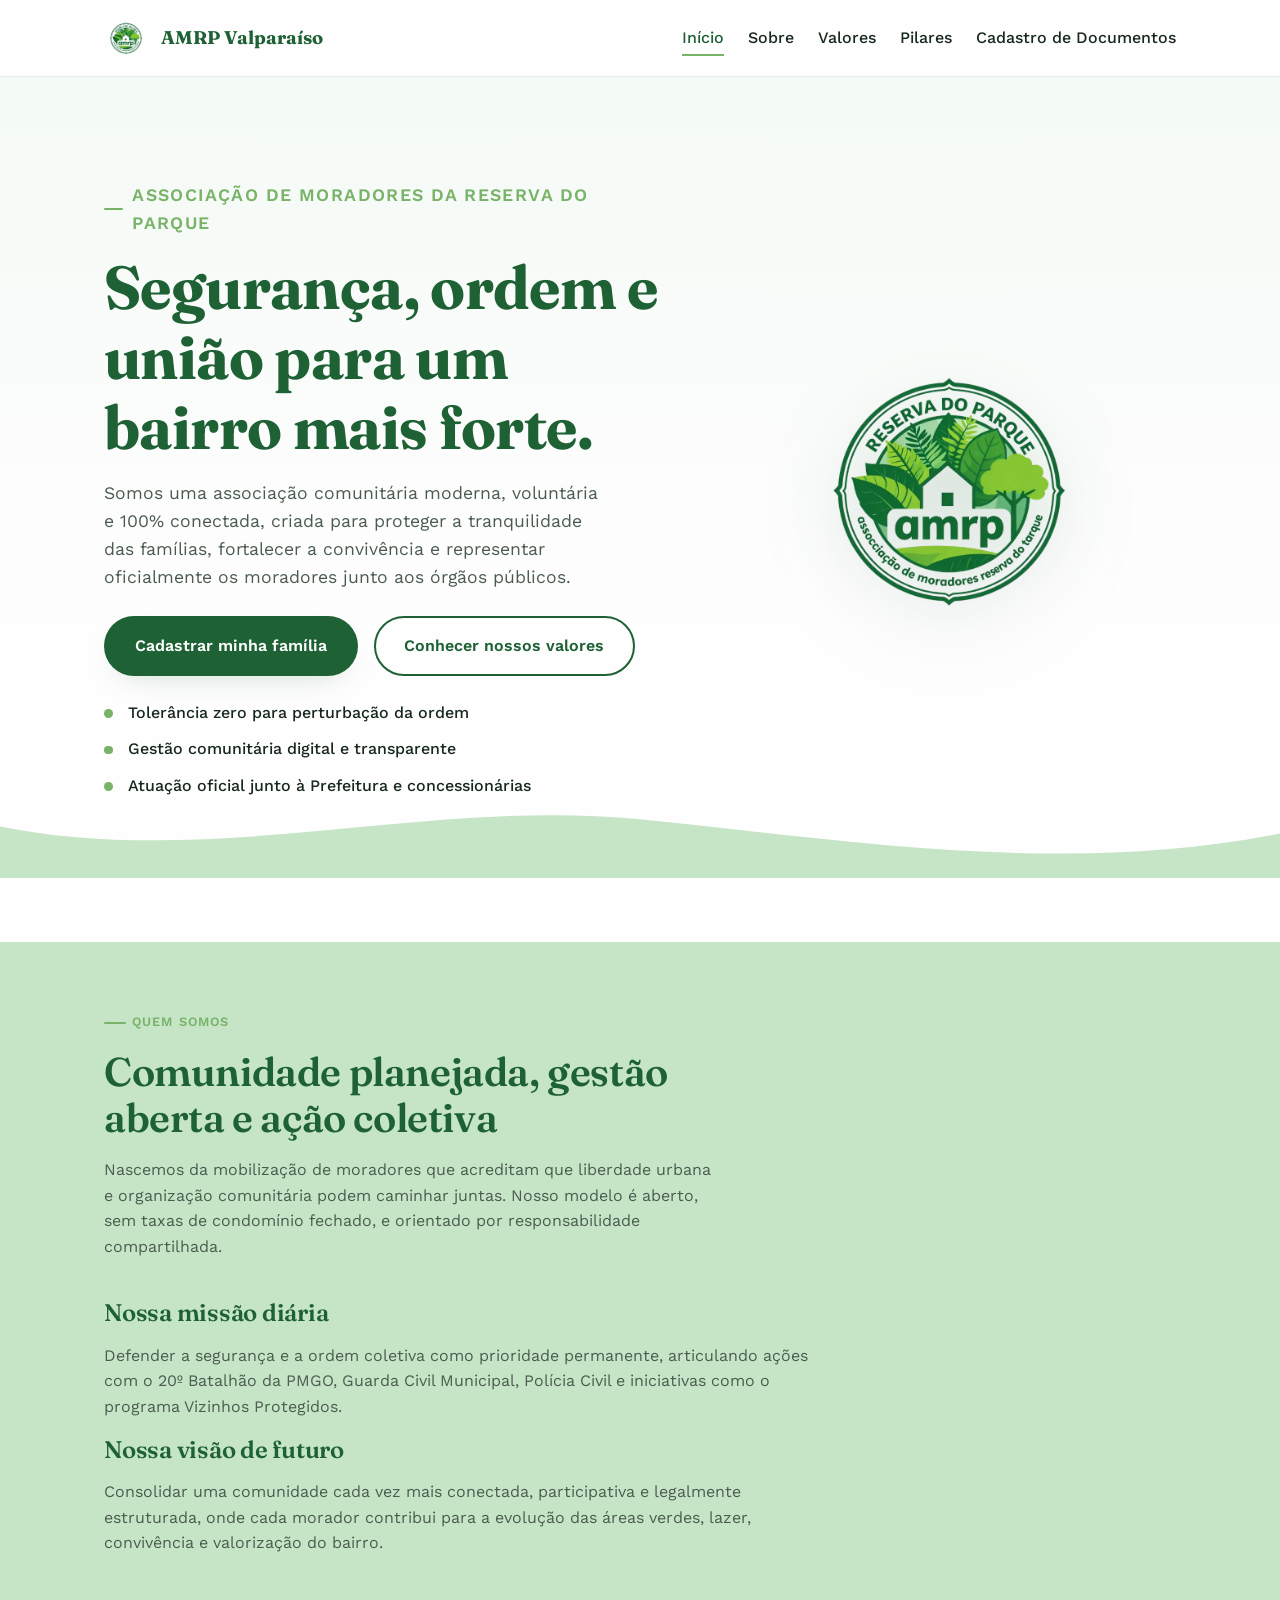
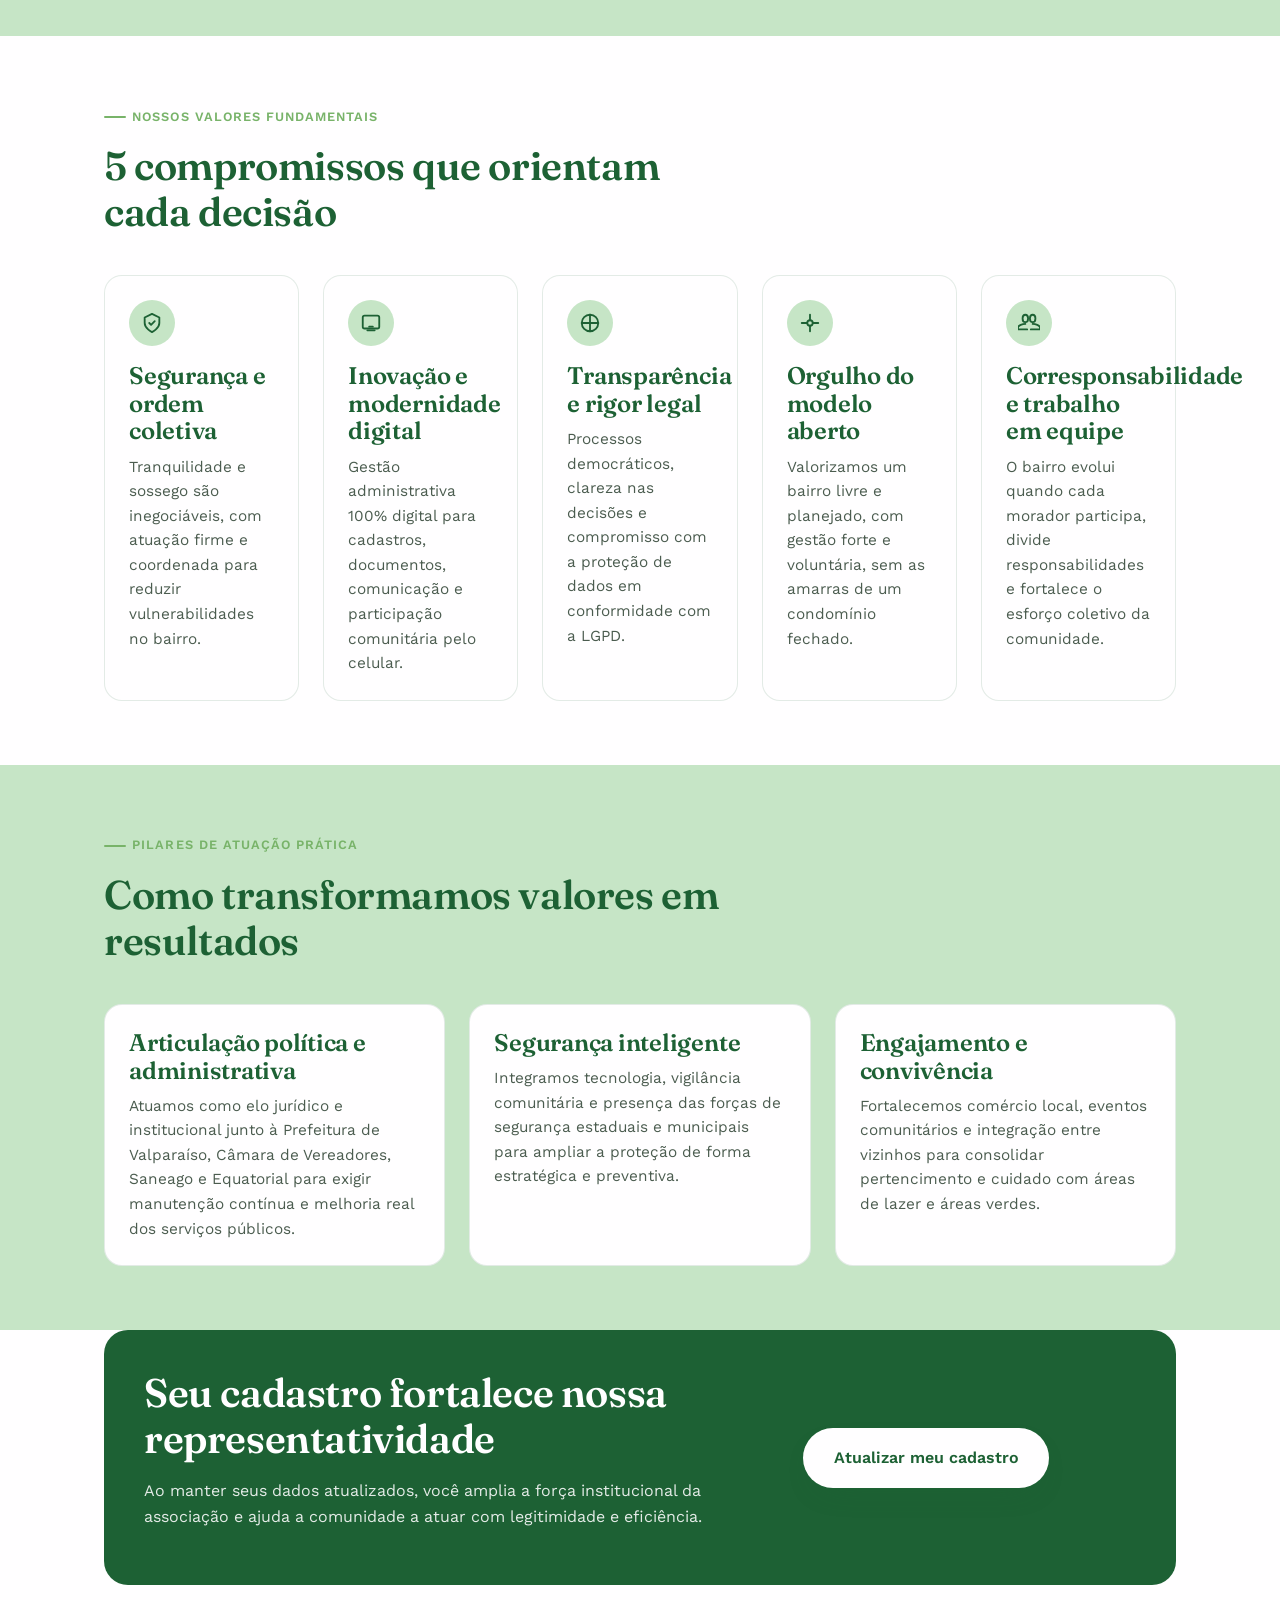
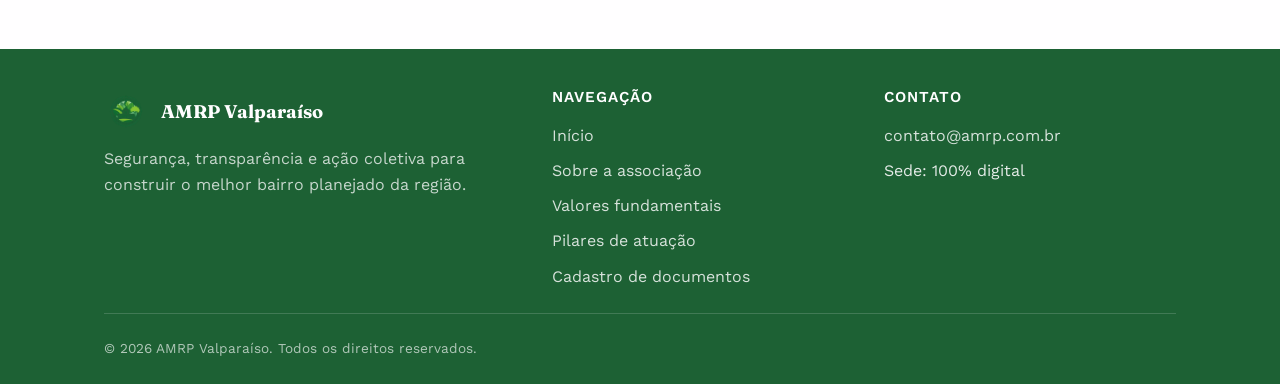
==== commit 5b2c002d: "Update cadastro.html, index.html, and style.css for content accuracy and layout improvements - Revis" ====
--- a/index.html
+++ b/index.html
@@ -43,7 +43,7 @@
     <section class="hero">
       <div class="container">
         <div class="hero-texto">
-          <p class="rotulo">Associação de Moradores do Parque Rio Branco</p>
+          <p class="rotulo">Associação de Moradores da Reserva do Parque</p>
           <h1>Segurança, ordem e união para um bairro mais forte.</h1>
           <p>
             Somos uma associação comunitária moderna, voluntária e 100% conectada,
@@ -99,21 +99,6 @@
               das áreas verdes, lazer, convivência e valorização do bairro.
             </p>
           </div>
-
-          <ol class="linha-tempo">
-            <li>
-              <span class="ano">Fundação comunitária</span>
-              Moradores se organizaram para criar uma representação legítima e permanente do bairro.
-            </li>
-            <li>
-              <span class="ano">Atuação institucional</span>
-              A associação passou a atuar oficialmente junto à Prefeitura, Câmara e concessionárias.
-            </li>
-            <li>
-              <span class="ano">Gestão digital</span>
-              Hoje operamos com processos digitais para cadastro, comunicação e acesso à informação.
-            </li>
-          </ol>
         </div>
       </div>
     </section>
--- a/assets/css/style.css
+++ b/assets/css/style.css
@@ -368,47 +368,7 @@
 
 /* ---------- Sobre / História ---------- */
 .sobre-grid {
-  display: grid;
-  grid-template-columns: 1fr 1fr;
-  gap: var(--espaco-5);
-  align-items: start;
-}
-
-.linha-tempo {
-  list-style: none;
-  margin: 0;
-  padding: 0;
-  border-left: 2px solid var(--verde-folha);
-}
-
-.linha-tempo li {
-  position: relative;
-  padding: 0 0 var(--espaco-4) var(--espaco-3);
-}
-
-.linha-tempo li:last-child {
-  padding-bottom: 0;
-}
-
-.linha-tempo li::before {
-  content: "";
-  position: absolute;
-  left: -7px;
-  top: 4px;
-  width: 12px;
-  height: 12px;
-  border-radius: 50%;
-  background: var(--verde-folha);
-  border: 3px solid var(--branco-neve);
-  box-shadow: 0 0 0 2px var(--verde-folha);
-}
-
-.linha-tempo .ano {
-  display: block;
-  font-family: var(--fonte-titulo);
-  font-weight: 700;
-  color: var(--verde-mata);
-  margin-bottom: 0.2em;
+  max-width: 72ch;
 }
 
 /* Cartões de valores */
@@ -643,10 +603,6 @@
 
   .hero-visual {
     order: -1;
-  }
-
-  .sobre-grid {
-    grid-template-columns: 1fr;
   }
 
   .cartoes {
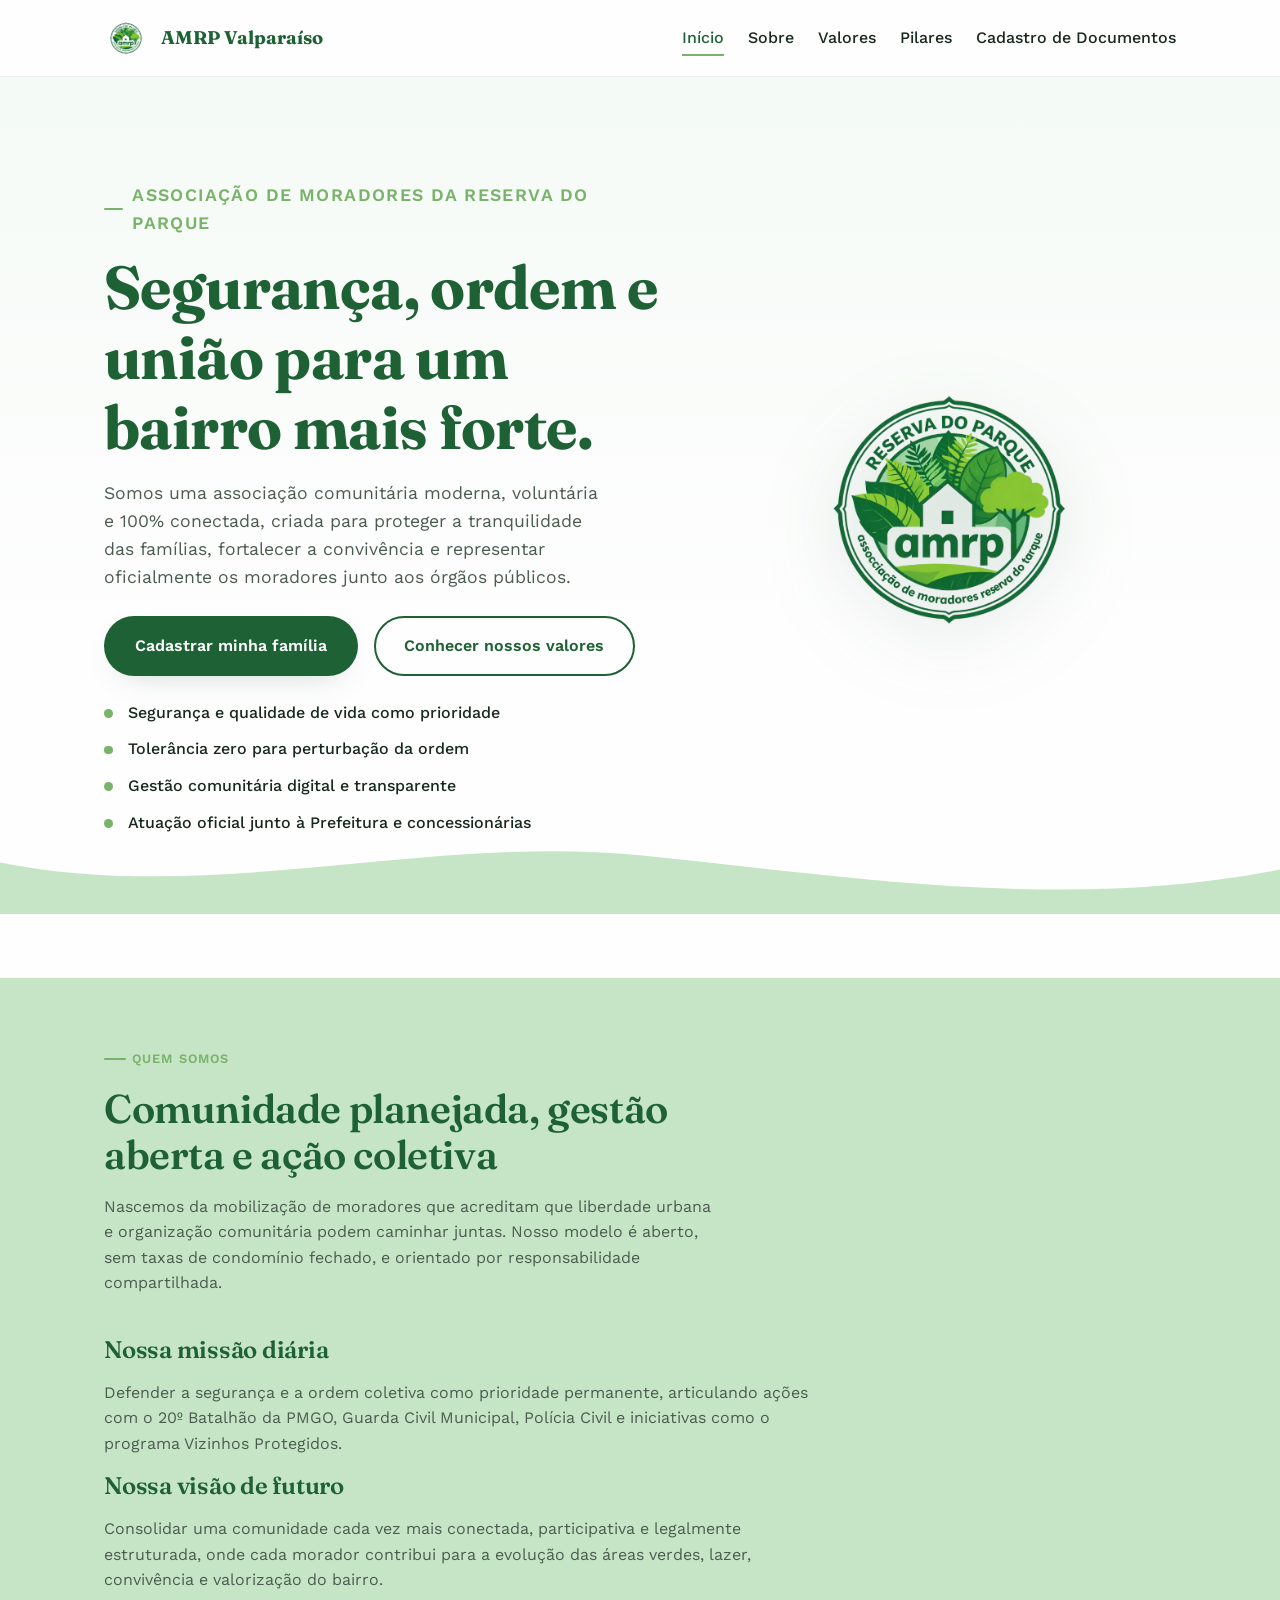
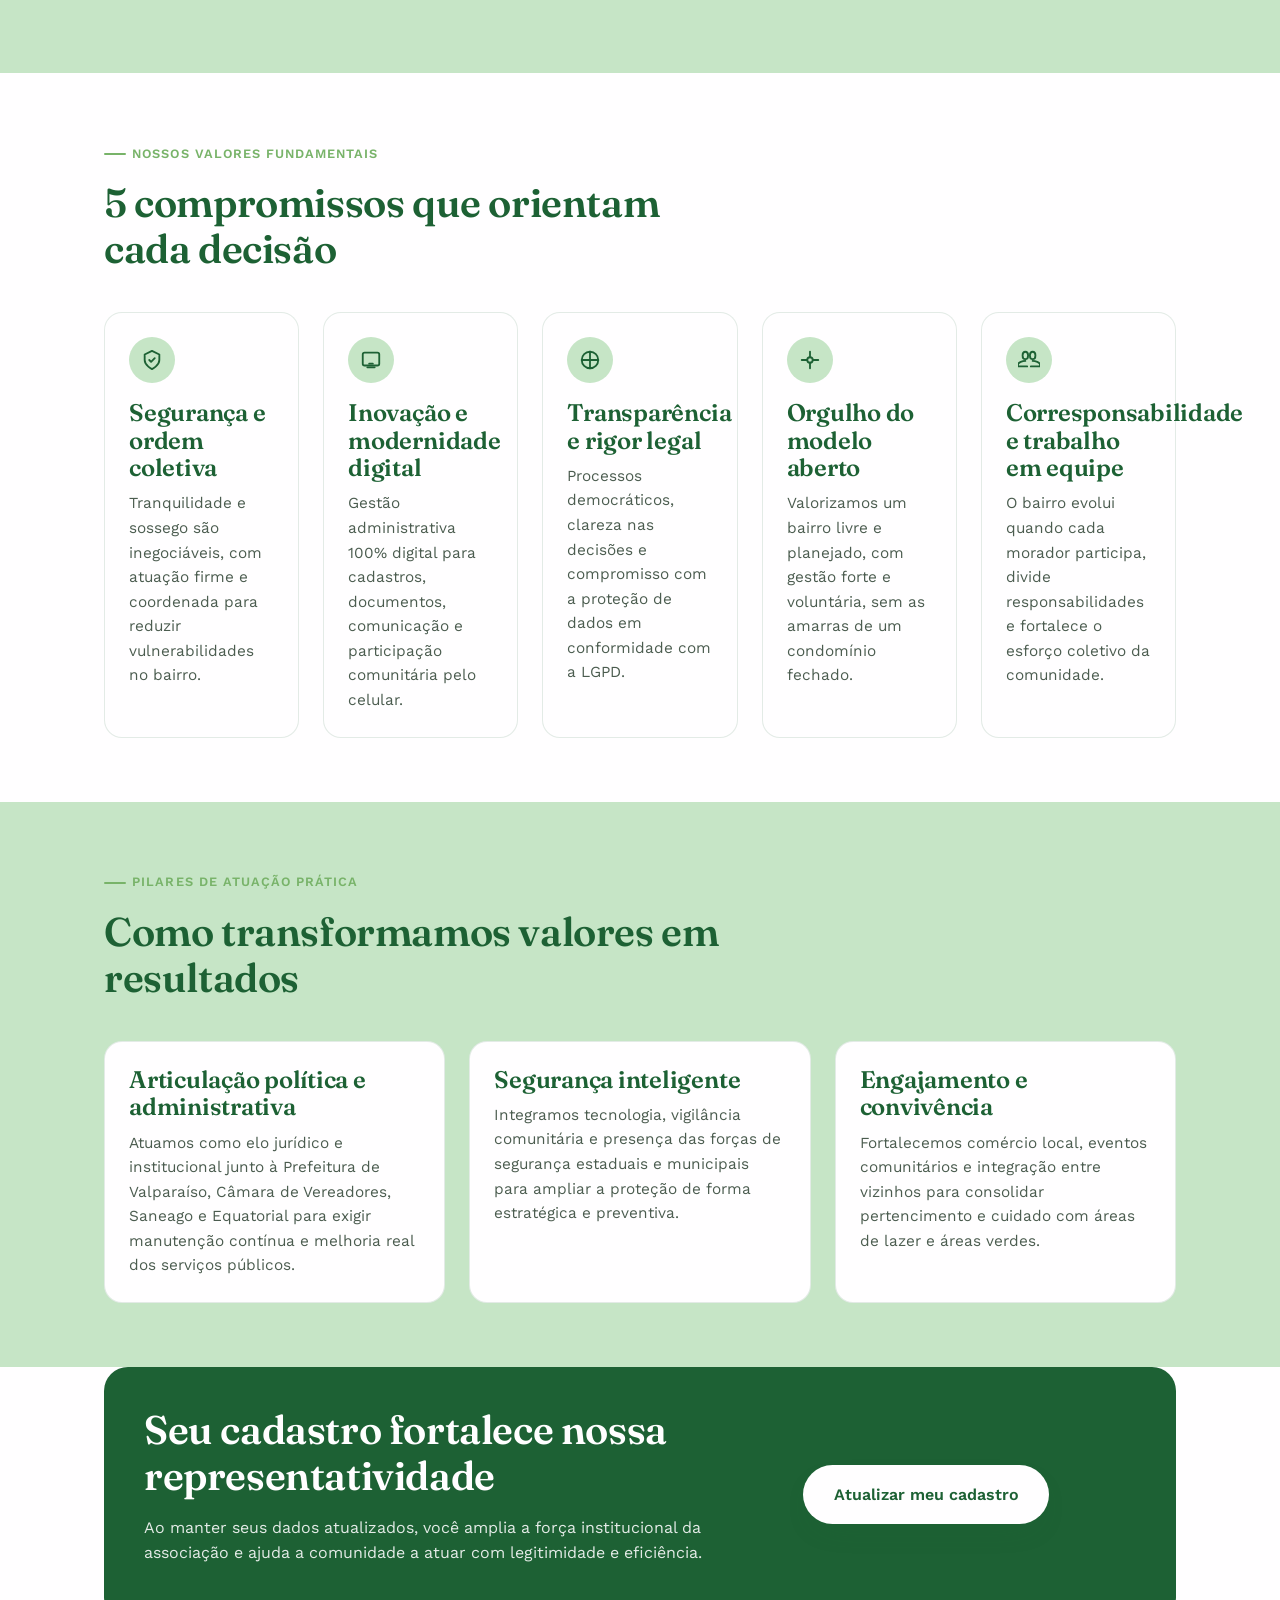
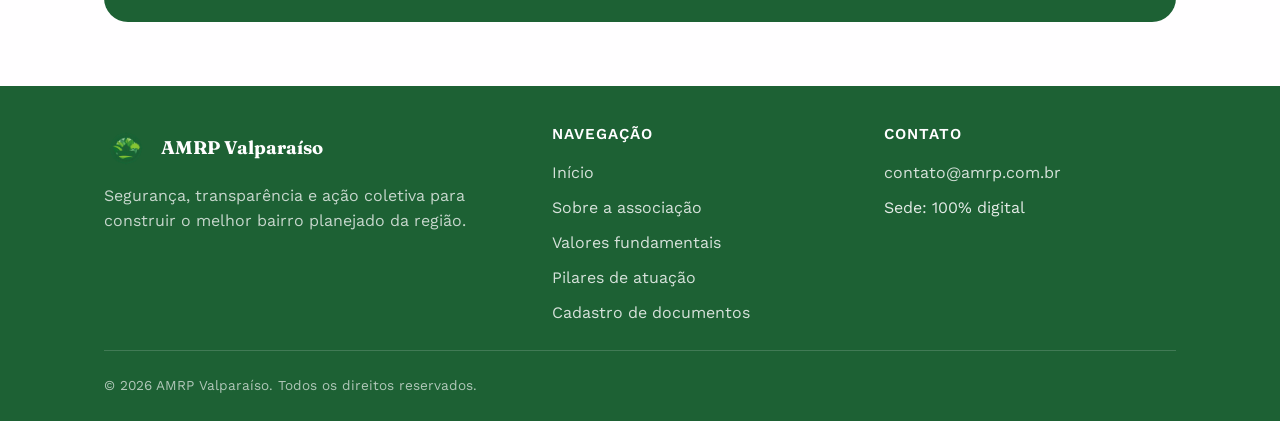
==== commit 629dd1e9: "Add highlight on index.html to emphasize community priorities" ====
--- a/index.html
+++ b/index.html
@@ -55,6 +55,7 @@
             <a href="#valores" class="btn btn-secundario">Conhecer nossos valores</a>
           </div>
           <ul class="hero-destaques" aria-label="Destaques da associação">
+            <li>Segurança e qualidade de vida como prioridade</li>
             <li>Tolerância zero para perturbação da ordem</li>
             <li>Gestão comunitária digital e transparente</li>
             <li>Atuação oficial junto à Prefeitura e concessionárias</li>
